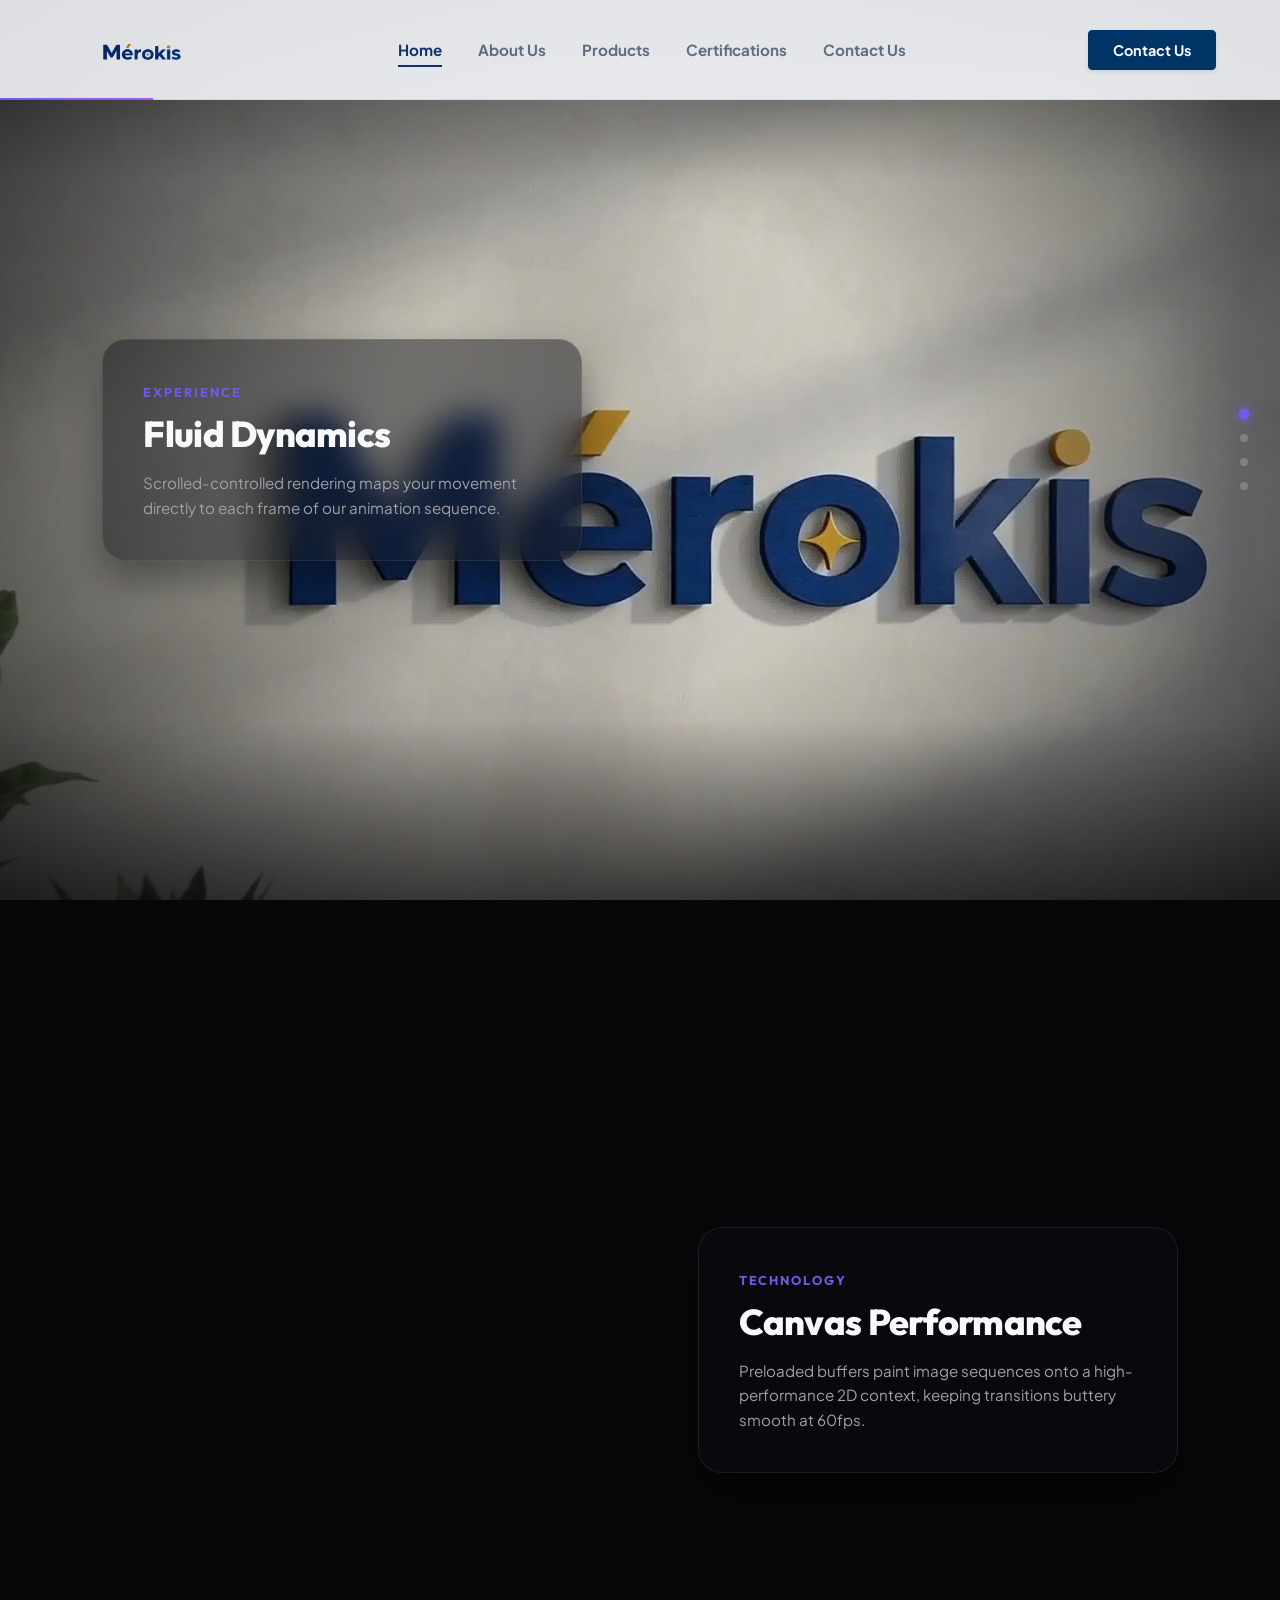
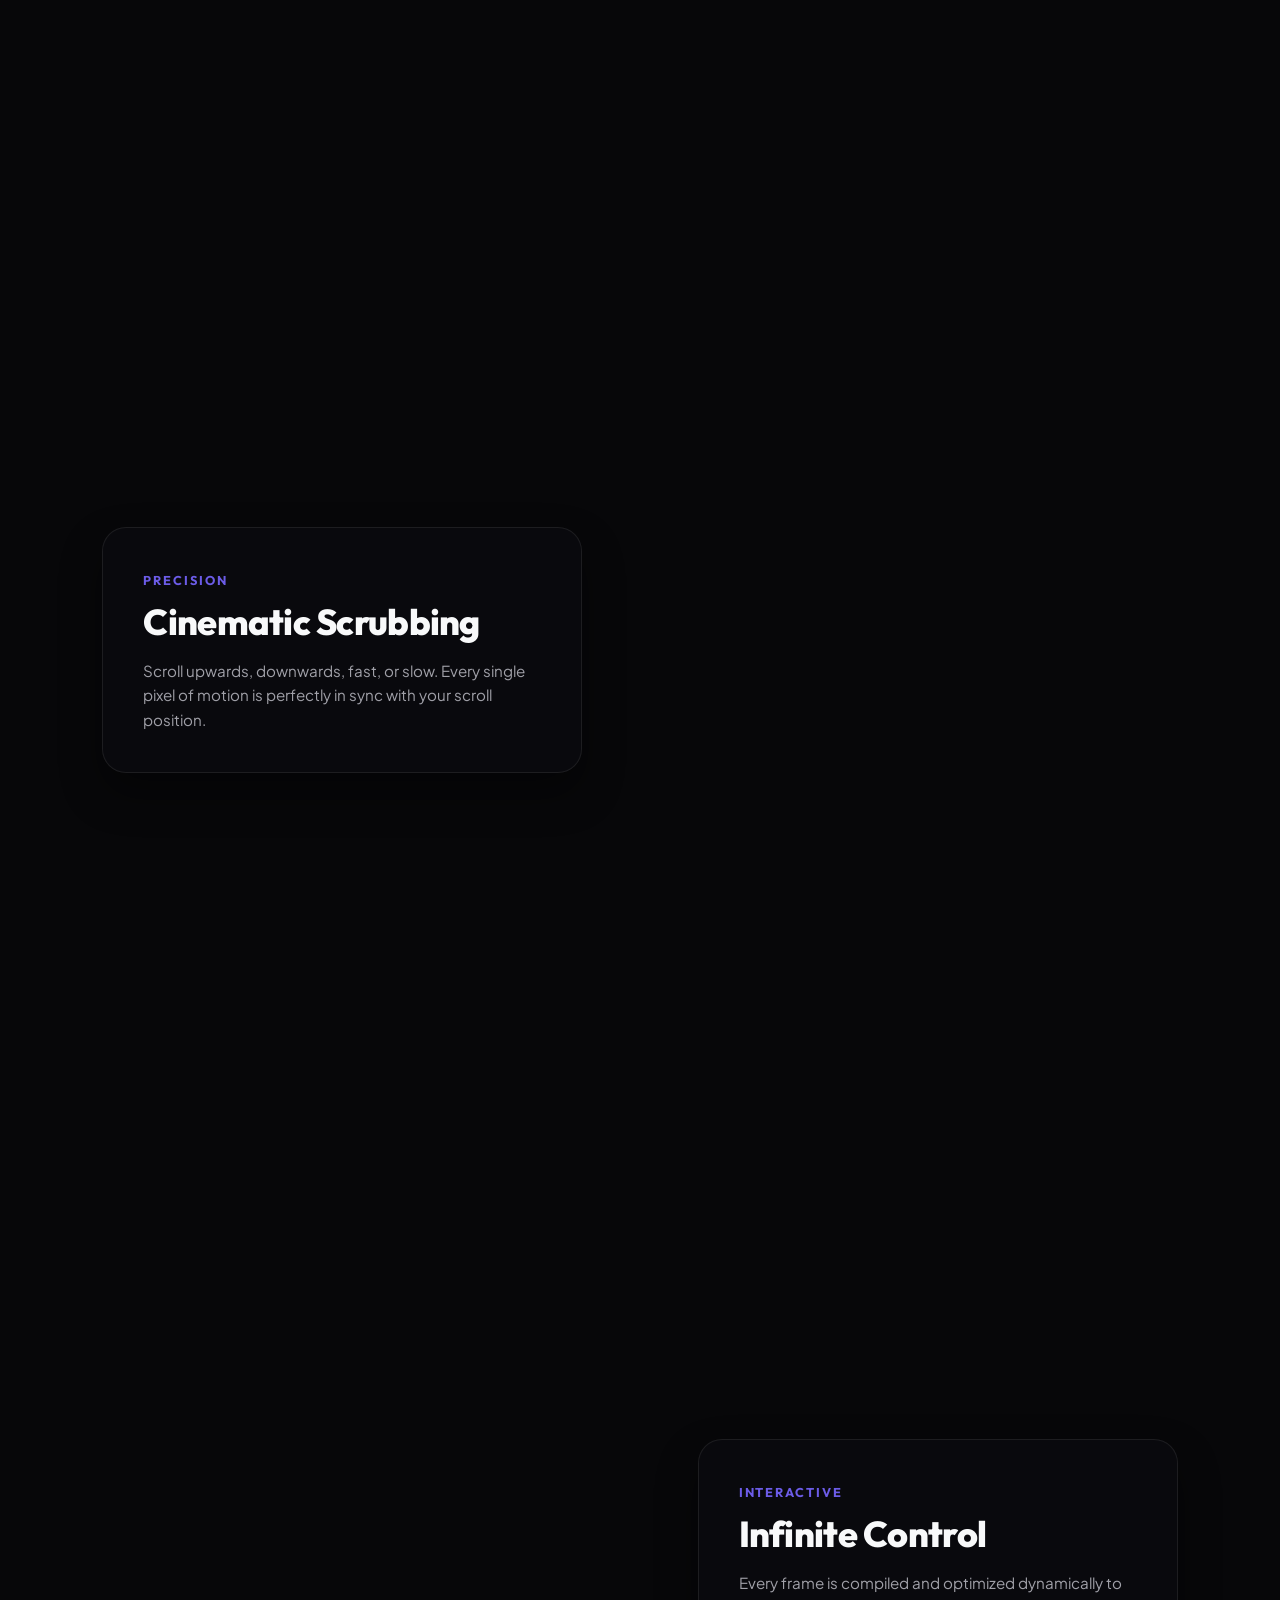
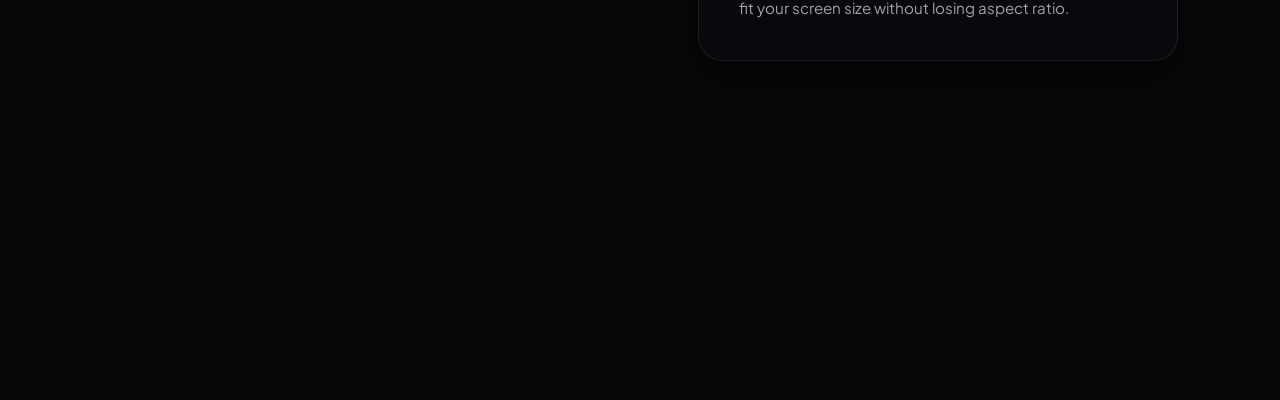
==== index.html @ 254e8e32 "Initial commit: MEROKIS website with homepage, About, Products, and Contact pages" ====
<!DOCTYPE html>
<html lang="en">
<head>
    <meta charset="UTF-8">
    <meta name="viewport" content="width=device-width, initial-scale=1.0">
    <title>Scroll Motion | Cinematic Frame Animation</title>
    <link rel="preconnect" href="https://fonts.googleapis.com">
    <link rel="preconnect" href="https://fonts.gstatic.com" crossorigin>
    <link href="https://fonts.googleapis.com/css2?family=Outfit:wght@300;400;600;800&family=Plus+Jakarta+Sans:wght@300;400;500;700&display=swap" rel="stylesheet">
    <link rel="stylesheet" href="style.css">
</head>
<body>
    <!-- Preloader Overlay -->
    <div id="loader" class="loader-container">
        <div class="loader-content">
            <div class="loader-logo">
                <span class="logo-accent">ANTIGRAVITY</span> MOTION
            </div>
            <div class="spinner-box">
                <div class="spinner-outer"></div>
                <div class="spinner-inner"></div>
                <div class="loader-percentage" id="loader-percentage">0%</div>
            </div>
            <div class="loader-status">Preloading 180 ultra-high quality frames...</div>
            <div class="progress-bar-container">
                <div class="progress-bar-fill" id="progress-bar-fill"></div>
            </div>
        </div>
    </div>

    <!-- Main App Container (only visible when loaded) -->
    <div id="app" class="app-hidden">
        <!-- Floating Header -->
        <header class="glass-header">
            <div class="header-container">
                <div class="logo">
                    <img src="logo.png" alt="Mérokis Logo" class="logo-img">
                </div>
                <nav class="nav-links">
                    <a href="#section-1" class="nav-item active">Home</a>
                    <a href="about.html" class="nav-item">About Us</a>
                    <a href="products.html" class="nav-item">Products</a>
                    <a href="#section-4" class="nav-item">Certifications</a>
                    <a href="contact.html" class="nav-item">Contact Us</a>
                </nav>
                <div class="header-cta">
                    <a href="#" class="cta-btn">Contact Us</a>
                </div>
            </div>
            <!-- Global Scroll Progress Indicator -->
            <div class="scroll-progress-line" id="scroll-progress-line"></div>
        </header>

        <!-- Sticky Canvas Container -->
        <div class="canvas-container">
            <canvas id="animation-canvas"></canvas>
            <div class="canvas-overlay"></div>
        </div>

        <!-- Scroll Indicator (Bottom Center) -->
        <div class="scroll-hint" id="scroll-hint">
            <span class="scroll-text">Scroll to animate</span>
            <div class="scroll-mouse">
                <div class="scroll-wheel"></div>
            </div>
        </div>

        <!-- Scroll Tracks (defines the scrolling depth) -->
        <main class="scroll-track">
            <!-- Section 1: Intro -->
            <section class="scroll-section" id="section-1">
                <div class="content-card">
                    <span class="card-tag">Experience</span>
                    <h2>Fluid Dynamics</h2>
                    <p>Scrolled-controlled rendering maps your movement directly to each frame of our animation sequence.</p>
                </div>
            </section>

            <!-- Section 2: Canvas Tech -->
            <section class="scroll-section" id="section-2">
                <div class="content-card glass-card">
                    <span class="card-tag">Technology</span>
                    <h2>Canvas Performance</h2>
                    <p>Preloaded buffers paint image sequences onto a high-performance 2D context, keeping transitions buttery smooth at 60fps.</p>
                </div>
            </section>

            <!-- Section 3: Visual Precision -->
            <section class="scroll-section" id="section-3">
                <div class="content-card glass-card">
                    <span class="card-tag">Precision</span>
                    <h2>Cinematic Scrubbing</h2>
                    <p>Scroll upwards, downwards, fast, or slow. Every single pixel of motion is perfectly in sync with your scroll position.</p>
                </div>
            </section>

            <!-- Section 4: Outro -->
            <section class="scroll-section" id="section-4">
                <div class="content-card">
                    <span class="card-tag">Interactive</span>
                    <h2>Infinite Control</h2>
                    <p>Every frame is compiled and optimized dynamically to fit your screen size without losing aspect ratio.</p>
                </div>
            </section>
        </main>

        <!-- Dynamic Page Indicator -->
        <div class="page-indicator">
            <div class="indicator-dot active" data-section="0"></div>
            <div class="indicator-dot" data-section="1"></div>
            <div class="indicator-dot" data-section="2"></div>
            <div class="indicator-dot" data-section="3"></div>
        </div>
    </div>

    <script src="app.js"></script>
</body>
</html>
---- style.css ----
/* ==========================================
   DESIGN SYSTEM & VARIABLES
   ========================================== */
:root {
    --bg-dark: #070709;
    --card-bg: rgba(15, 15, 20, 0.45);
    --card-border: rgba(255, 255, 255, 0.08);
    --accent: #6c5ce7;
    --accent-glow: rgba(108, 92, 231, 0.4);
    --text-primary: #f8f9fa;
    --text-secondary: #a0a0a8;
    --font-heading: 'Outfit', sans-serif;
    --font-body: 'Plus Jakarta Sans', sans-serif;
    --header-height: 100px;
    --transition-smooth: all 0.6s cubic-bezier(0.16, 1, 0.3, 1);
    --transition-fast: all 0.3s ease;
}

/* ==========================================
   RESET & BASE STYLES
   ========================================== */
* {
    margin: 0;
    padding: 0;
    box-sizing: border-box;
}

html {
    scroll-behavior: smooth;
    background-color: var(--bg-dark);
    font-family: var(--font-body);
    color: var(--text-primary);
    overflow-x: hidden;
}

/* Custom Scrollbar */
::-webkit-scrollbar {
    width: 8px;
}
::-webkit-scrollbar-track {
    background: var(--bg-dark);
}
::-webkit-scrollbar-thumb {
    background: rgba(255, 255, 255, 0.15);
    border-radius: 4px;
    transition: var(--transition-fast);
}
::-webkit-scrollbar-thumb:hover {
    background: var(--accent);
}

body {
    min-height: 100vh;
    display: flex;
    flex-direction: column;
}

/* ==========================================
   PRELOADER & LOADER ANIMATIONS
   ========================================== */
.loader-container {
    position: fixed;
    top: 0;
    left: 0;
    width: 100vw;
    height: 100vh;
    background-color: var(--bg-dark);
    display: flex;
    justify-content: center;
    align-items: center;
    z-index: 9999;
    transition: opacity 0.8s cubic-bezier(0.16, 1, 0.3, 1), visibility 0.8s;
}

.loader-container.fade-out {
    opacity: 0;
    visibility: hidden;
}

.loader-content {
    text-align: center;
    width: 90%;
    max-width: 450px;
    display: flex;
    flex-direction: column;
    align-items: center;
}

.loader-logo {
    font-family: var(--font-heading);
    font-size: 1.5rem;
    font-weight: 800;
    letter-spacing: 0.2em;
    color: var(--text-primary);
    margin-bottom: 2.5rem;
    animation: pulseLogo 2s infinite ease-in-out;
}

.logo-accent {
    background: linear-gradient(135deg, #a855f7 0%, #6366f1 100%);
    -webkit-background-clip: text;
    -webkit-text-fill-color: transparent;
    font-weight: 800;
}

.spinner-box {
    position: relative;
    width: 140px;
    height: 140px;
    display: flex;
    justify-content: center;
    align-items: center;
    margin-bottom: 2rem;
}

.spinner-outer {
    position: absolute;
    width: 100%;
    height: 100%;
    border: 3px solid transparent;
    border-top-color: var(--accent);
    border-bottom-color: var(--accent);
    border-radius: 50%;
    animation: spinClockwise 2.5s infinite linear;
}

.spinner-inner {
    position: absolute;
    width: 80%;
    height: 80%;
    border: 2px solid transparent;
    border-left-color: #a855f7;
    border-right-color: #a855f7;
    border-radius: 50%;
    animation: spinCounterClockwise 1.5s infinite linear;
}

.loader-percentage {
    font-family: var(--font-heading);
    font-size: 2rem;
    font-weight: 600;
    color: var(--text-primary);
    text-shadow: 0 0 10px var(--accent-glow);
}

.loader-status {
    font-size: 0.9rem;
    color: var(--text-secondary);
    margin-bottom: 1.5rem;
    letter-spacing: 0.05em;
}

.progress-bar-container {
    width: 100%;
    height: 4px;
    background-color: rgba(255, 255, 255, 0.05);
    border-radius: 2px;
    overflow: hidden;
}

.progress-bar-fill {
    width: 0%;
    height: 100%;
    background: linear-gradient(90deg, #a855f7, #6366f1);
    border-radius: 2px;
    transition: width 0.2s cubic-bezier(0.1, 0.8, 0.2, 1);
    box-shadow: 0 0 8px #6366f1;
}

@keyframes spinClockwise {
    0% { transform: rotate(0deg); }
    100% { transform: rotate(360deg); }
}

@keyframes spinCounterClockwise {
    0% { transform: rotate(0deg); }
    100% { transform: rotate(-360deg); }
}

@keyframes pulseLogo {
    0%, 100% { opacity: 0.8; }
    50% { opacity: 1; transform: scale(1.02); }
}

/* ==========================================
   APP CONTENT (HIDDEN DURING LOAD)
   ========================================== */
.app-hidden {
    opacity: 0;
    transition: opacity 1s ease-in;
}

.app-visible {
    opacity: 1;
}

/* ==========================================
   PREMIUM FLOATING GLASS HEADER (LIGHT THEMED)
   ========================================== */
.glass-header {
    position: fixed;
    top: 0;
    left: 0;
    width: 100vw;
    height: var(--header-height);
    background: rgba(248, 250, 253, 0.88);
    backdrop-filter: blur(14px);
    -webkit-backdrop-filter: blur(14px);
    border-bottom: 1px solid rgba(15, 53, 108, 0.08);
    z-index: 1000;
}

.header-container {
    max-width: 1400px;
    height: 100%;
    margin: 0 auto;
    padding: 0 4rem;
    display: flex;
    justify-content: space-between;
    align-items: center;
}

.logo {
    display: flex;
    align-items: center;
    height: 100%;
}

.logo-img {
    height: 86px; /* Increased by 20% to make the logo stand out even more */
    width: auto;
    object-fit: contain;
    transition: var(--transition-fast);
}

.logo-img:hover {
    transform: scale(1.02);
}

.nav-links {
    display: flex;
    gap: 2.25rem;
    align-items: center;
}

.nav-item {
    font-family: var(--font-body);
    font-size: 0.95rem;
    font-weight: 700;
    color: #5e6d82;
    text-decoration: none;
    position: relative;
    padding: 8px 0;
    transition: var(--transition-fast);
}

.nav-item:hover,
.nav-item.active {
    color: #0f356c;
}

/* Precise underline animation matching user screenshot */
.nav-item::after {
    content: '';
    position: absolute;
    bottom: 0;
    left: 0;
    width: 100%;
    height: 2px;
    background-color: #0f356c;
    transform: scaleX(0);
    transform-origin: left;
    transition: transform 0.3s cubic-bezier(0.16, 1, 0.3, 1);
}

.nav-item.active::after,
.nav-item:hover::after {
    transform: scaleX(1);
}

/* Header CTA Button styling */
.header-cta {
    display: flex;
    align-items: center;
}

.cta-btn {
    font-family: var(--font-body);
    font-size: 0.9rem;
    font-weight: 700;
    color: #ffffff;
    background-color: #003366;
    padding: 10px 24px;
    border-radius: 4px;
    text-decoration: none;
    transition: var(--transition-fast);
    border: 1px solid #003366;
    box-shadow: 0 2px 4px rgba(0, 51, 102, 0.1);
}

.cta-btn:hover {
    background-color: #0f356c;
    border-color: #0f356c;
    box-shadow: 0 4px 8px rgba(15, 53, 108, 0.2);
    transform: translateY(-1px);
}


.scroll-progress-line {
    position: absolute;
    bottom: -1px;
    left: 0;
    height: 2px;
    width: 0%;
    background: linear-gradient(90deg, #6c5ce7, #a855f7);
    transition: width 0.1s ease-out;
}

/* ==========================================
   CANVAS BACKDROP (STICKY/FIXED)
   ========================================== */
.canvas-container {
    position: fixed;
    top: 0;
    left: 0;
    width: 100vw;
    height: 100vh;
    z-index: 1;
    overflow: hidden;
    background-color: var(--bg-dark);
}

#animation-canvas {
    display: block;
    width: 100%;
    height: 100%;
    object-fit: cover; /* Backed by dynamic canvas rendering */
}

.canvas-overlay {
    position: absolute;
    top: 0;
    left: 0;
    width: 100%;
    height: 100%;
    background: radial-gradient(circle at center, transparent 30%, rgba(7, 7, 9, 0.7) 100%),
                linear-gradient(to bottom, rgba(7, 7, 9, 0.4) 0%, transparent 20%, transparent 80%, rgba(7, 7, 9, 0.6) 100%);
    pointer-events: none;
}

/* ==========================================
   SCROLL TRACK (CONTENT OVERLAYS)
   ========================================== */
.scroll-track {
    position: relative;
    z-index: 10;
    width: 100%;
}

.scroll-section {
    position: relative;
    width: 100vw;
    height: 100vh;
    display: flex;
    align-items: center;
    padding: 0 8%;
    scroll-snap-align: start;
}

/* Offset sections to place text cards differently */
#section-1 { justify-content: flex-start; }
#section-2 { justify-content: flex-end; }
#section-3 { justify-content: flex-start; }
#section-4 { justify-content: flex-end; }

/* Content Cards Style */
.content-card {
    max-width: 480px;
    padding: 2.5rem;
    border-radius: 24px;
    background: var(--card-bg);
    border: 1px solid var(--card-border);
    backdrop-filter: blur(16px);
    -webkit-backdrop-filter: blur(16px);
    box-shadow: 0 20px 40px rgba(0, 0, 0, 0.4);
    opacity: 0;
    transform: translateY(40px);
    transition: opacity 0.8s cubic-bezier(0.16, 1, 0.3, 1), 
                transform 0.8s cubic-bezier(0.16, 1, 0.3, 1);
}

/* Custom class added via JS when card is active */
.content-card.in-view {
    opacity: 1;
    transform: translateY(0);
}

.card-tag {
    font-family: var(--font-heading);
    font-size: 0.8rem;
    font-weight: 700;
    text-transform: uppercase;
    letter-spacing: 0.15em;
    color: var(--accent);
    display: inline-block;
    margin-bottom: 0.75rem;
}

.content-card h2 {
    font-family: var(--font-heading);
    font-size: 2.25rem;
    font-weight: 800;
    line-height: 1.2;
    margin-bottom: 1rem;
    letter-spacing: -0.02em;
}

.content-card p {
    font-size: 0.95rem;
    line-height: 1.6;
    color: var(--text-secondary);
}

/* ==========================================
   SCROLL HINT & DOTS
   ========================================== */
.scroll-hint {
    position: fixed;
    bottom: 2.5rem;
    left: 50%;
    transform: translateX(-50%);
    z-index: 20;
    display: flex;
    flex-direction: column;
    align-items: center;
    gap: 8px;
    pointer-events: none;
    transition: opacity 0.5s ease;
}

.scroll-hint.fade-out {
    opacity: 0;
}

.scroll-text {
    font-size: 0.75rem;
    text-transform: uppercase;
    letter-spacing: 0.2em;
    color: var(--text-secondary);
    font-weight: 500;
}

.scroll-mouse {
    width: 24px;
    height: 38px;
    border: 2px solid var(--text-secondary);
    border-radius: 12px;
    position: relative;
    opacity: 0.8;
}

.scroll-wheel {
    width: 4px;
    height: 8px;
    background-color: var(--accent);
    border-radius: 2px;
    position: absolute;
    top: 6px;
    left: 50%;
    transform: translateX(-50%);
    animation: scrollMouseWheel 1.6s infinite ease-in-out;
}

@keyframes scrollMouseWheel {
    0% { transform: translate(-50%, 0); opacity: 0; }
    30% { opacity: 1; }
    80% { transform: translate(-50%, 12px); opacity: 0; }
    100% { opacity: 0; }
}

/* Page Indicator Dots */
.page-indicator {
    position: fixed;
    right: 2rem;
    top: 50%;
    transform: translateY(-50%);
    z-index: 20;
    display: flex;
    flex-direction: column;
    gap: 16px;
}

.indicator-dot {
    width: 8px;
    height: 8px;
    border-radius: 50%;
    background-color: rgba(255, 255, 255, 0.2);
    cursor: pointer;
    transition: var(--transition-fast);
}

.indicator-dot:hover {
    background-color: rgba(255, 255, 255, 0.6);
}

.indicator-dot.active {
    background-color: var(--accent);
    box-shadow: 0 0 8px var(--accent);
    transform: scale(1.4);
}

/* ==========================================
   RESPONSIVE DESIGN
   ========================================== */
@media (max-width: 768px) {
    .header-container {
        padding: 0 1rem;
    }
    
    .scroll-section {
        justify-content: center !important;
        padding: 0 1rem;
    }
    
    .content-card {
        padding: 1.75rem;
        width: 100%;
        max-width: 90vw;
    }
    
    .content-card h2 {
        font-size: 1.75rem;
    }
    
    .page-indicator {
        right: 1rem;
    }
}
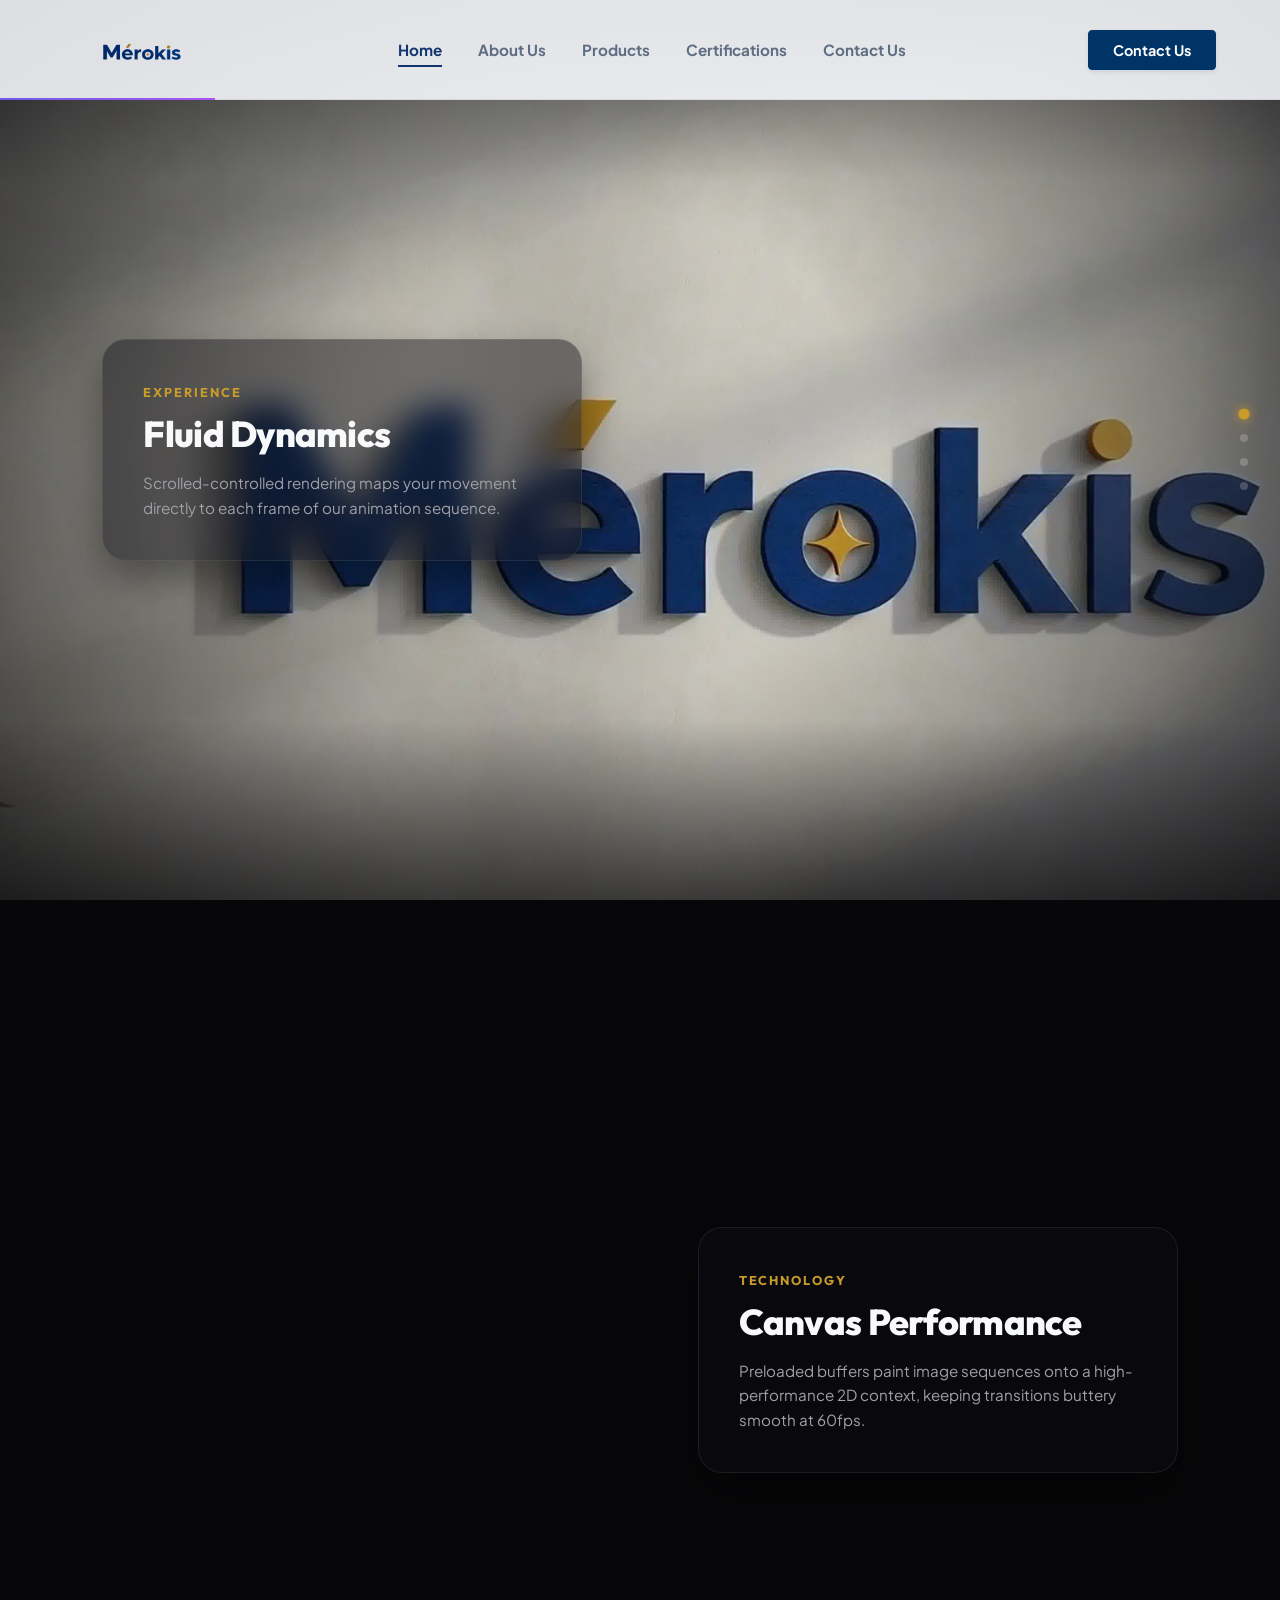
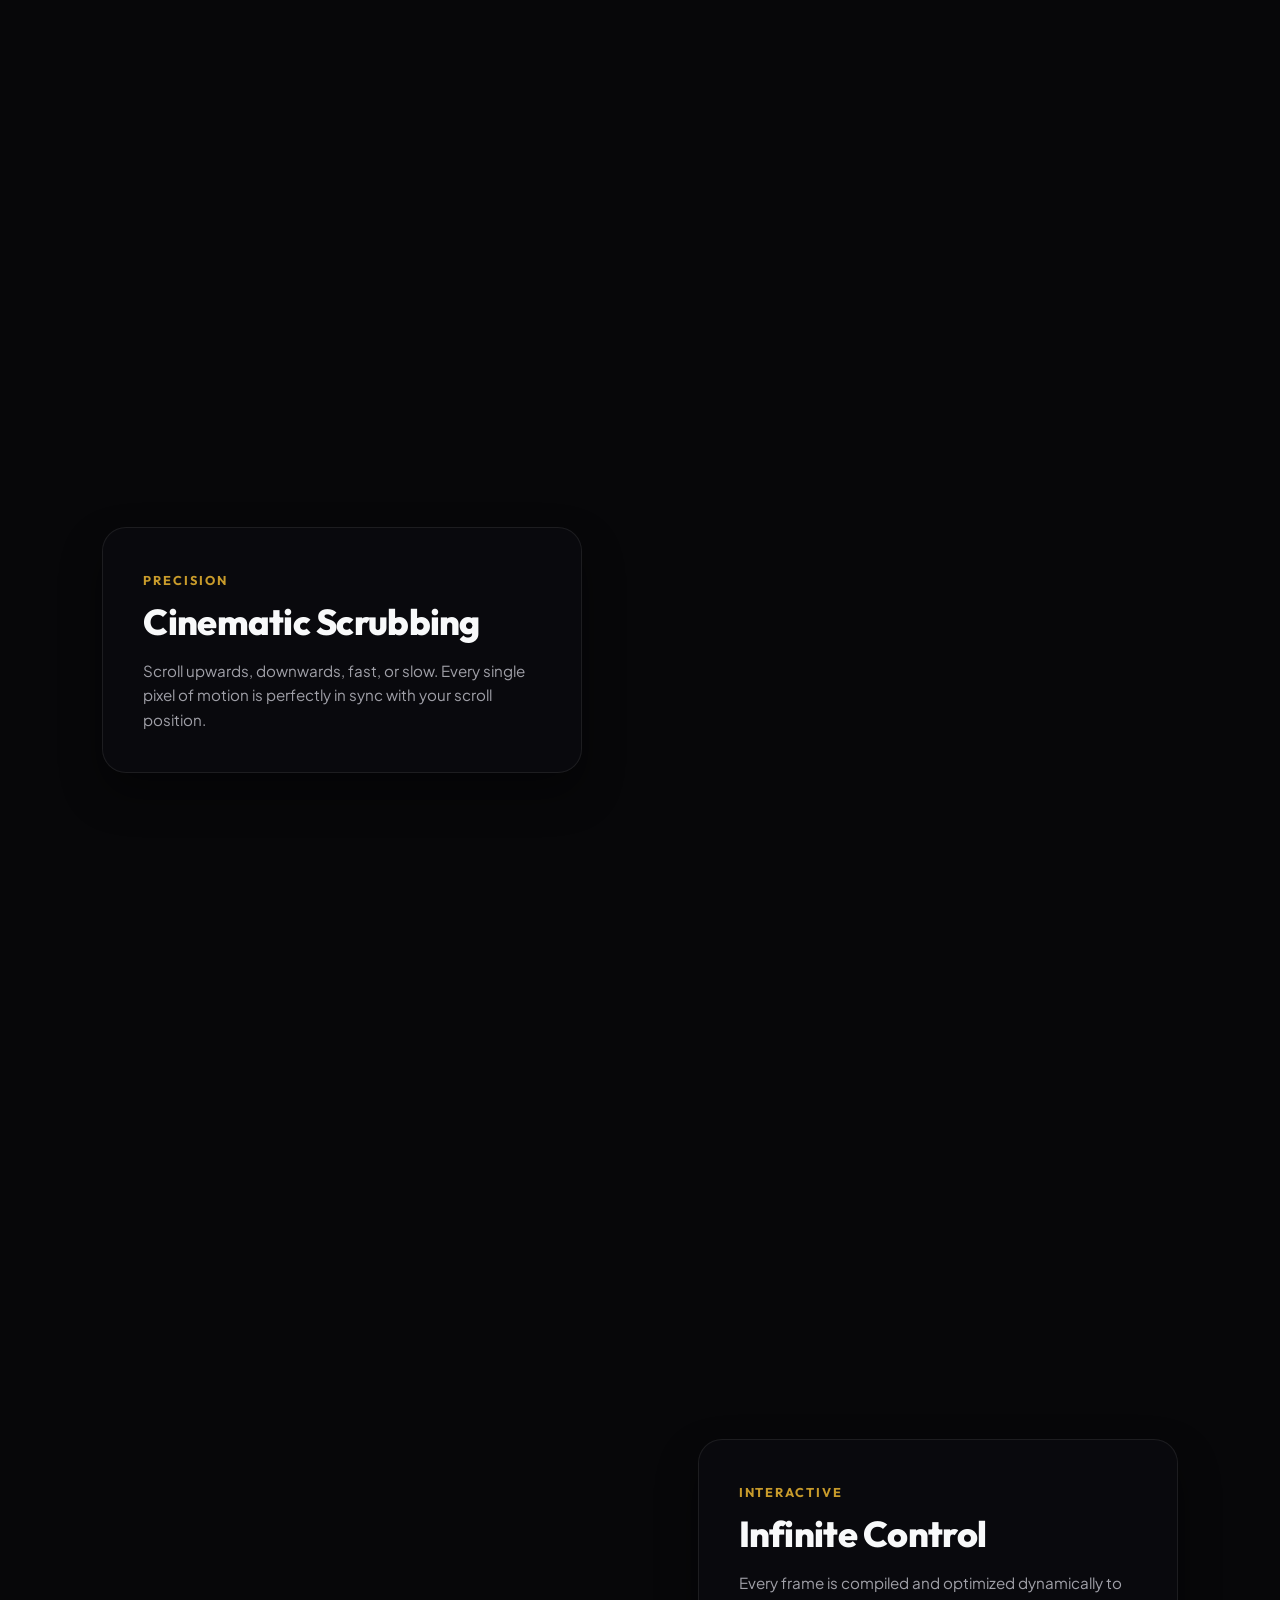
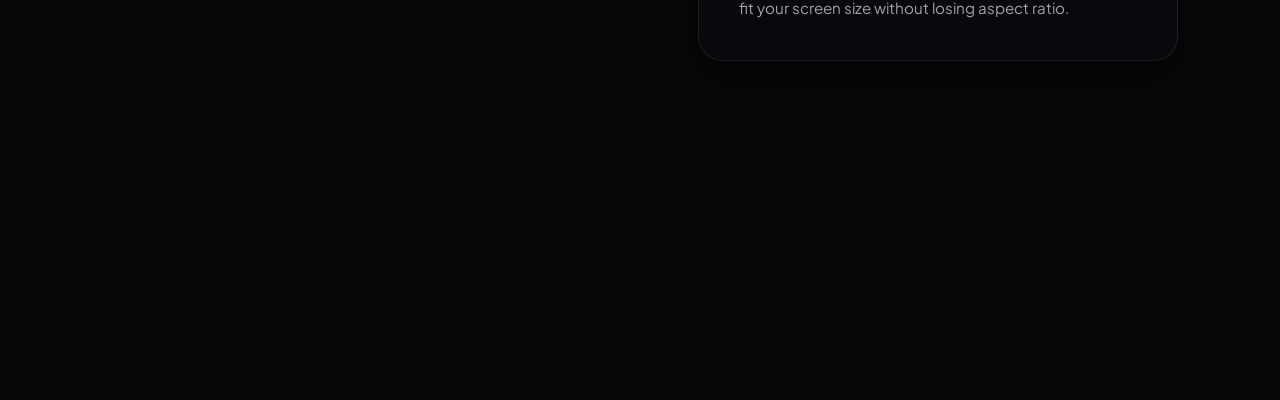
==== commit f5892daf: "Apply consistent Mérokis brand spelling, color systems, and logo responsive display rules" ====
--- a/index.html
+++ b/index.html
@@ -3,7 +3,7 @@
 <head>
     <meta charset="UTF-8">
     <meta name="viewport" content="width=device-width, initial-scale=1.0">
-    <title>Scroll Motion | Cinematic Frame Animation</title>
+    <title>Mérokis | Scroll Motion Cinematic Frame Animation</title>
     <link rel="preconnect" href="https://fonts.googleapis.com">
     <link rel="preconnect" href="https://fonts.gstatic.com" crossorigin>
     <link href="https://fonts.googleapis.com/css2?family=Outfit:wght@300;400;600;800&family=Plus+Jakarta+Sans:wght@300;400;500;700&display=swap" rel="stylesheet">
@@ -14,7 +14,7 @@
     <div id="loader" class="loader-container">
         <div class="loader-content">
             <div class="loader-logo">
-                <span class="logo-accent">ANTIGRAVITY</span> MOTION
+                <span class="logo-accent">Mérokis</span>
             </div>
             <div class="spinner-box">
                 <div class="spinner-outer"></div>
--- a/style.css
+++ b/style.css
@@ -5,8 +5,8 @@
     --bg-dark: #070709;
     --card-bg: rgba(15, 15, 20, 0.45);
     --card-border: rgba(255, 255, 255, 0.08);
-    --accent: #6c5ce7;
-    --accent-glow: rgba(108, 92, 231, 0.4);
+    --accent: #C89B2B;
+    --accent-glow: rgba(200, 155, 43, 0.4);
     --text-primary: #f8f9fa;
     --text-secondary: #a0a0a8;
     --font-heading: 'Outfit', sans-serif;
@@ -97,7 +97,7 @@
 }
 
 .logo-accent {
-    background: linear-gradient(135deg, #a855f7 0%, #6366f1 100%);
+    background: linear-gradient(135deg, #003A99 0%, #C89B2B 100%);
     -webkit-background-clip: text;
     -webkit-text-fill-color: transparent;
     font-weight: 800;
@@ -512,7 +512,16 @@
 /* ==========================================
    RESPONSIVE DESIGN
    ========================================== */
+@media (max-width: 1024px) {
+    .logo-img {
+        height: 52px;
+    }
+}
+
 @media (max-width: 768px) {
+    .logo-img {
+        height: 44px;
+    }
     .header-container {
         padding: 0 1rem;
     }
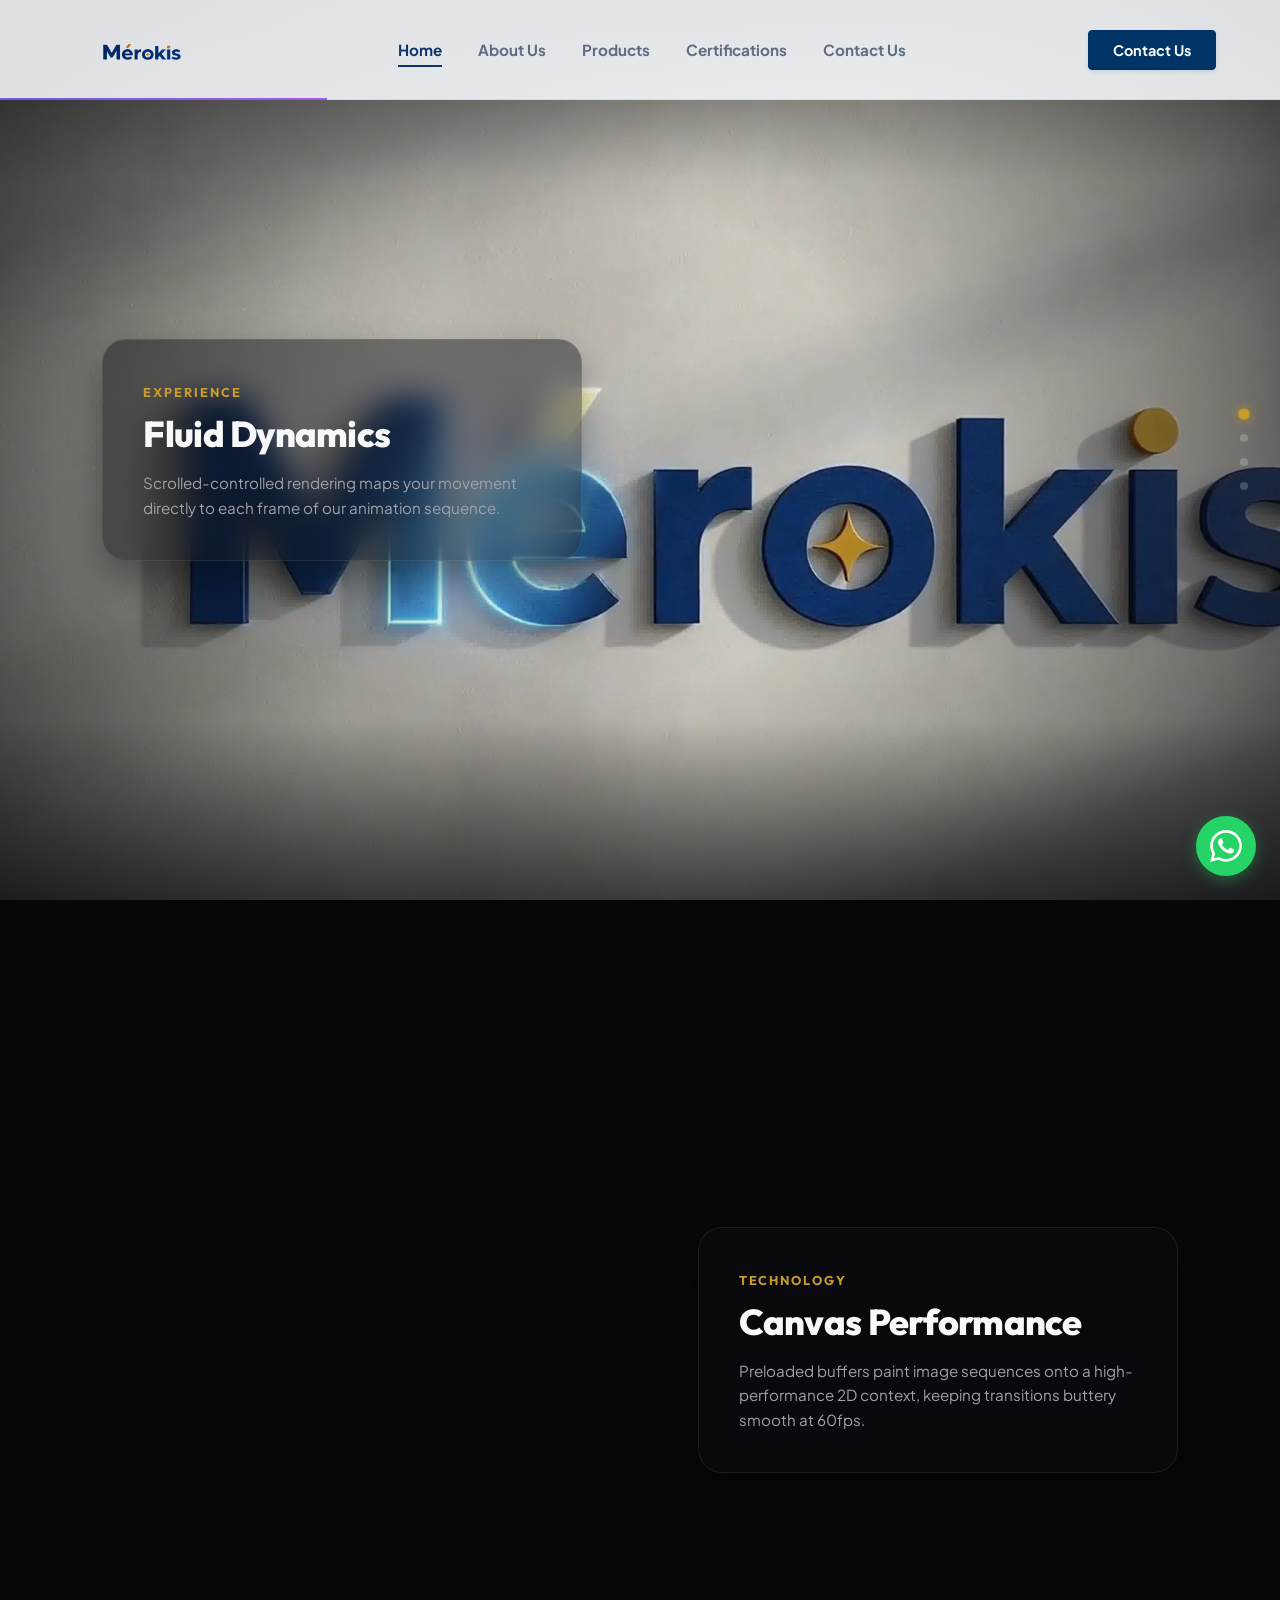
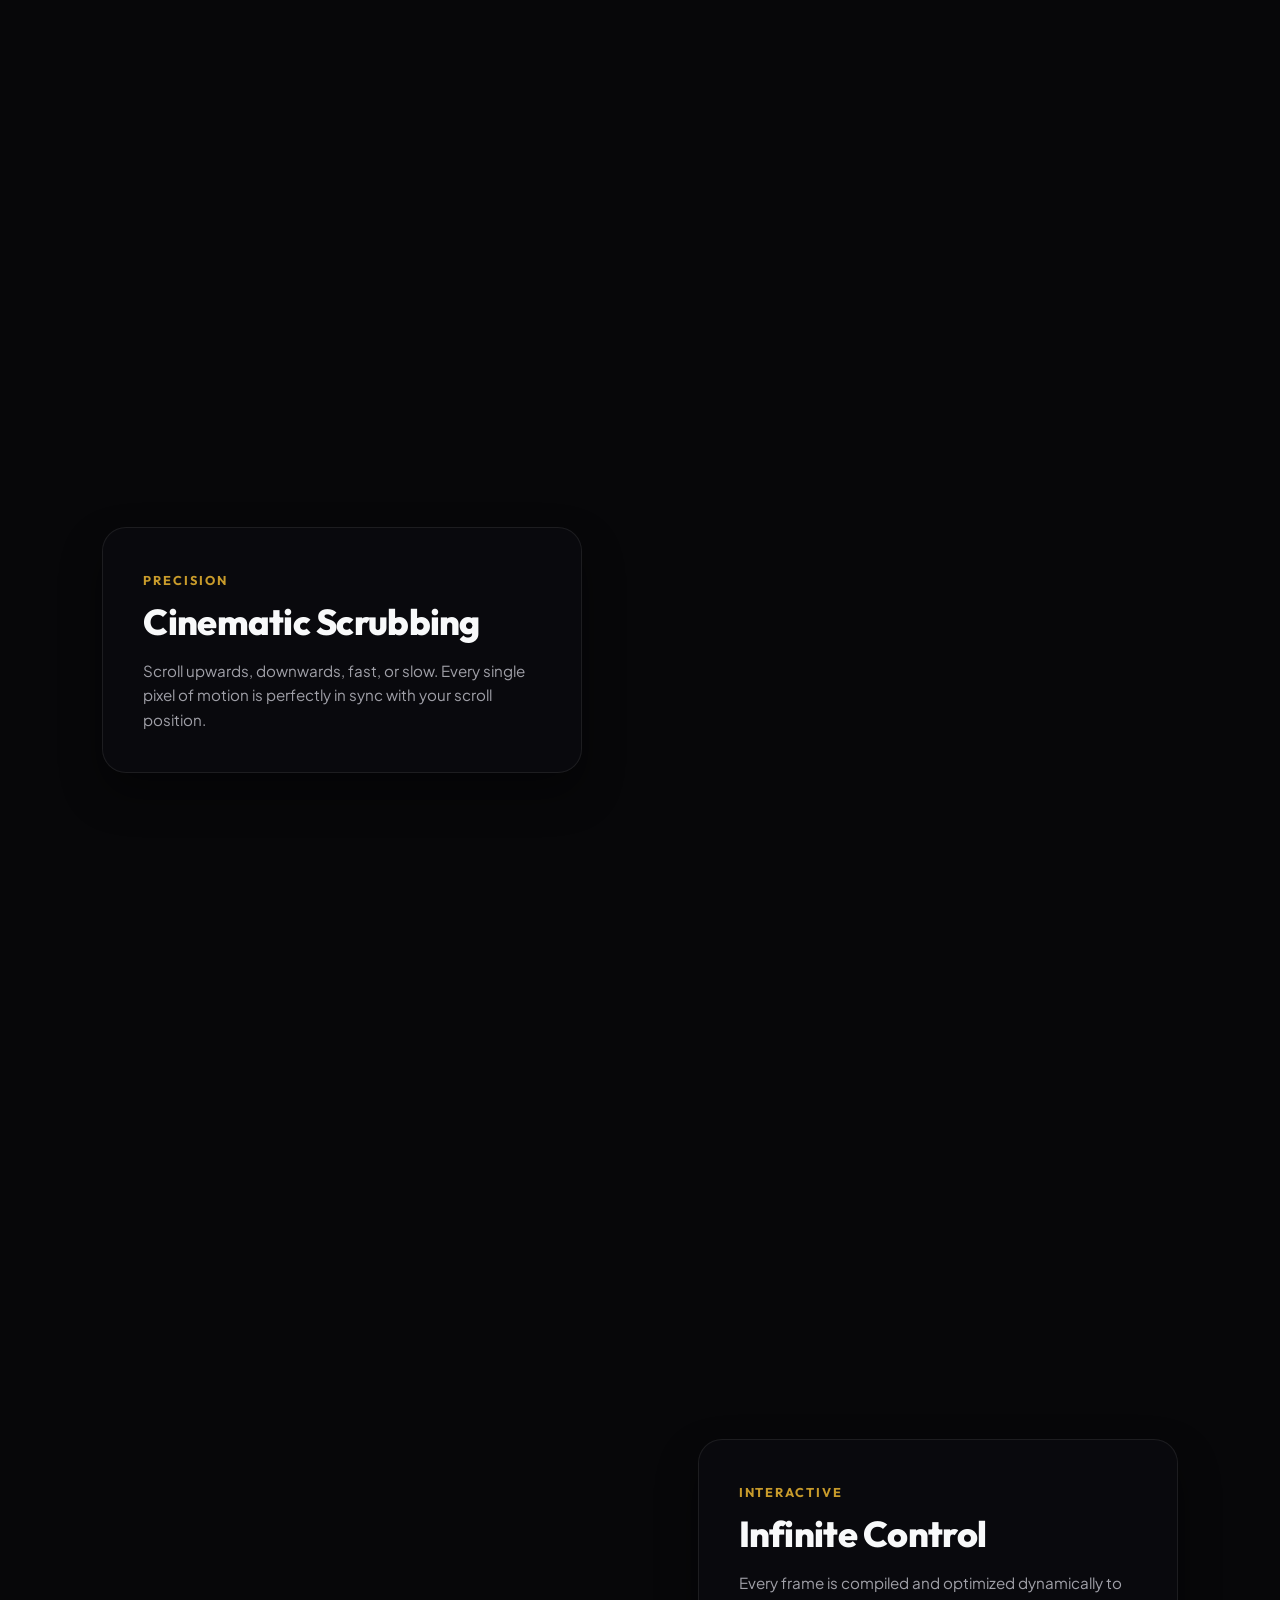
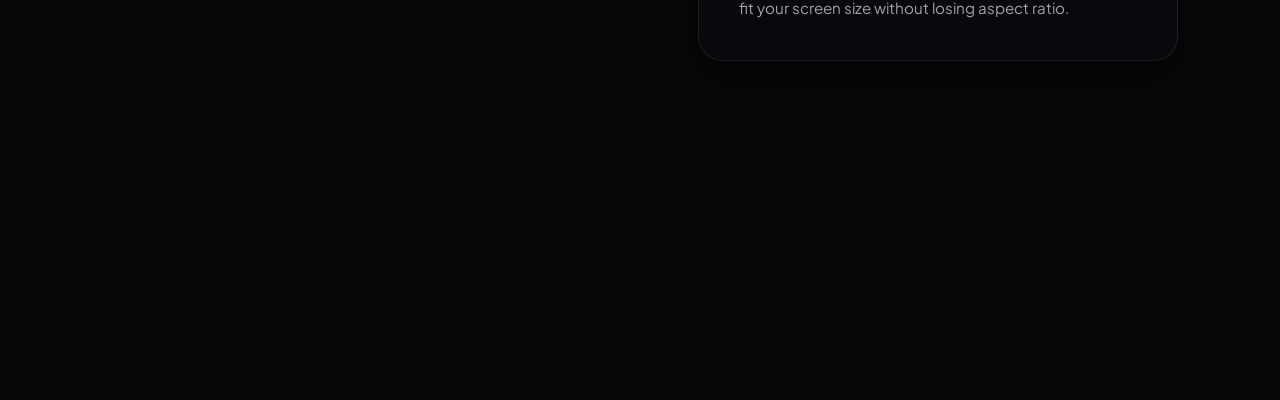
==== commit 65d97181: "Integrate WhatsApp Business +91 9820051797 across the entire website with dynamic pre-filled B2B inq" ====
--- a/index.html
+++ b/index.html
@@ -8,6 +8,8 @@
     <link rel="preconnect" href="https://fonts.gstatic.com" crossorigin>
     <link href="https://fonts.googleapis.com/css2?family=Outfit:wght@300;400;600;800&family=Plus+Jakarta+Sans:wght@300;400;500;700&display=swap" rel="stylesheet">
     <link rel="stylesheet" href="style.css">
+    <link rel="stylesheet" href="/whatsapp.css">
+    <script src="/whatsapp.js" defer></script>
 </head>
 <body>
     <!-- Preloader Overlay -->
--- a/whatsapp.css
+++ b/whatsapp.css
@@ -0,0 +1,102 @@
+/* ==========================================
+   MÉROKIS WHATSAPP FLOATING BUTTON STYLES
+   ========================================== */
+
+.whatsapp-float {
+    position: fixed;
+    width: 60px;
+    height: 60px;
+    bottom: 24px;
+    right: 24px;
+    background-color: #25d366;
+    border-radius: 50%;
+    box-shadow: 0 4px 15px rgba(37, 211, 102, 0.35);
+    z-index: 9999; /* Ensure it stays above everything else */
+    display: flex;
+    align-items: center;
+    justify-content: center;
+    transition: all 0.3s cubic-bezier(0.16, 1, 0.3, 1);
+    animation: wa-pulse-glow 2s infinite;
+    cursor: pointer;
+}
+
+.whatsapp-float:hover {
+    background-color: #128c7e;
+    transform: scale(1.1) translateY(-2px);
+    box-shadow: 0 10px 25px rgba(18, 140, 126, 0.45);
+}
+
+.wa-icon {
+    width: 32px;
+    height: 32px;
+    fill: #ffffff;
+}
+
+/* Tooltip element */
+.wa-tooltip {
+    visibility: hidden;
+    width: 110px;
+    background-color: #0b132b;
+    color: #ffffff;
+    text-align: center;
+    border-radius: 8px;
+    padding: 6px 12px;
+    position: absolute;
+    z-index: 10000;
+    right: 75px;
+    font-family: 'Outfit', sans-serif;
+    font-weight: 600;
+    font-size: 0.85rem;
+    opacity: 0;
+    transition: opacity 0.3s ease, transform 0.3s ease;
+    transform: translateX(12px);
+    box-shadow: 0 4px 15px rgba(0, 0, 0, 0.15);
+    pointer-events: none; /* Ignore pointer interactions */
+}
+
+.wa-tooltip::after {
+    content: "";
+    position: absolute;
+    top: 50%;
+    left: 100%;
+    margin-top: -5px;
+    border-width: 5px;
+    border-style: solid;
+    border-color: transparent transparent transparent #0b132b;
+}
+
+.whatsapp-float:hover .wa-tooltip {
+    visibility: visible;
+    opacity: 1;
+    transform: translateX(0);
+}
+
+/* Pulse Glow Keyframes */
+@keyframes wa-pulse-glow {
+    0% {
+        box-shadow: 0 0 0 0 rgba(37, 211, 102, 0.6);
+    }
+    70% {
+        box-shadow: 0 0 0 16px rgba(37, 211, 102, 0);
+    }
+    100% {
+        box-shadow: 0 0 0 0 rgba(37, 211, 102, 0);
+    }
+}
+
+/* Responsive adjustments */
+@media (max-width: 1024px) {
+    .whatsapp-float {
+        bottom: 88px; /* Positioned above the mobile sticky actions bar */
+        width: 52px;
+        height: 52px;
+        right: 20px;
+    }
+    .wa-icon {
+        width: 28px;
+        height: 28px;
+    }
+    .wa-tooltip {
+        display: none; /* tooltips are hidden on mobile touch devices */
+    }
+}
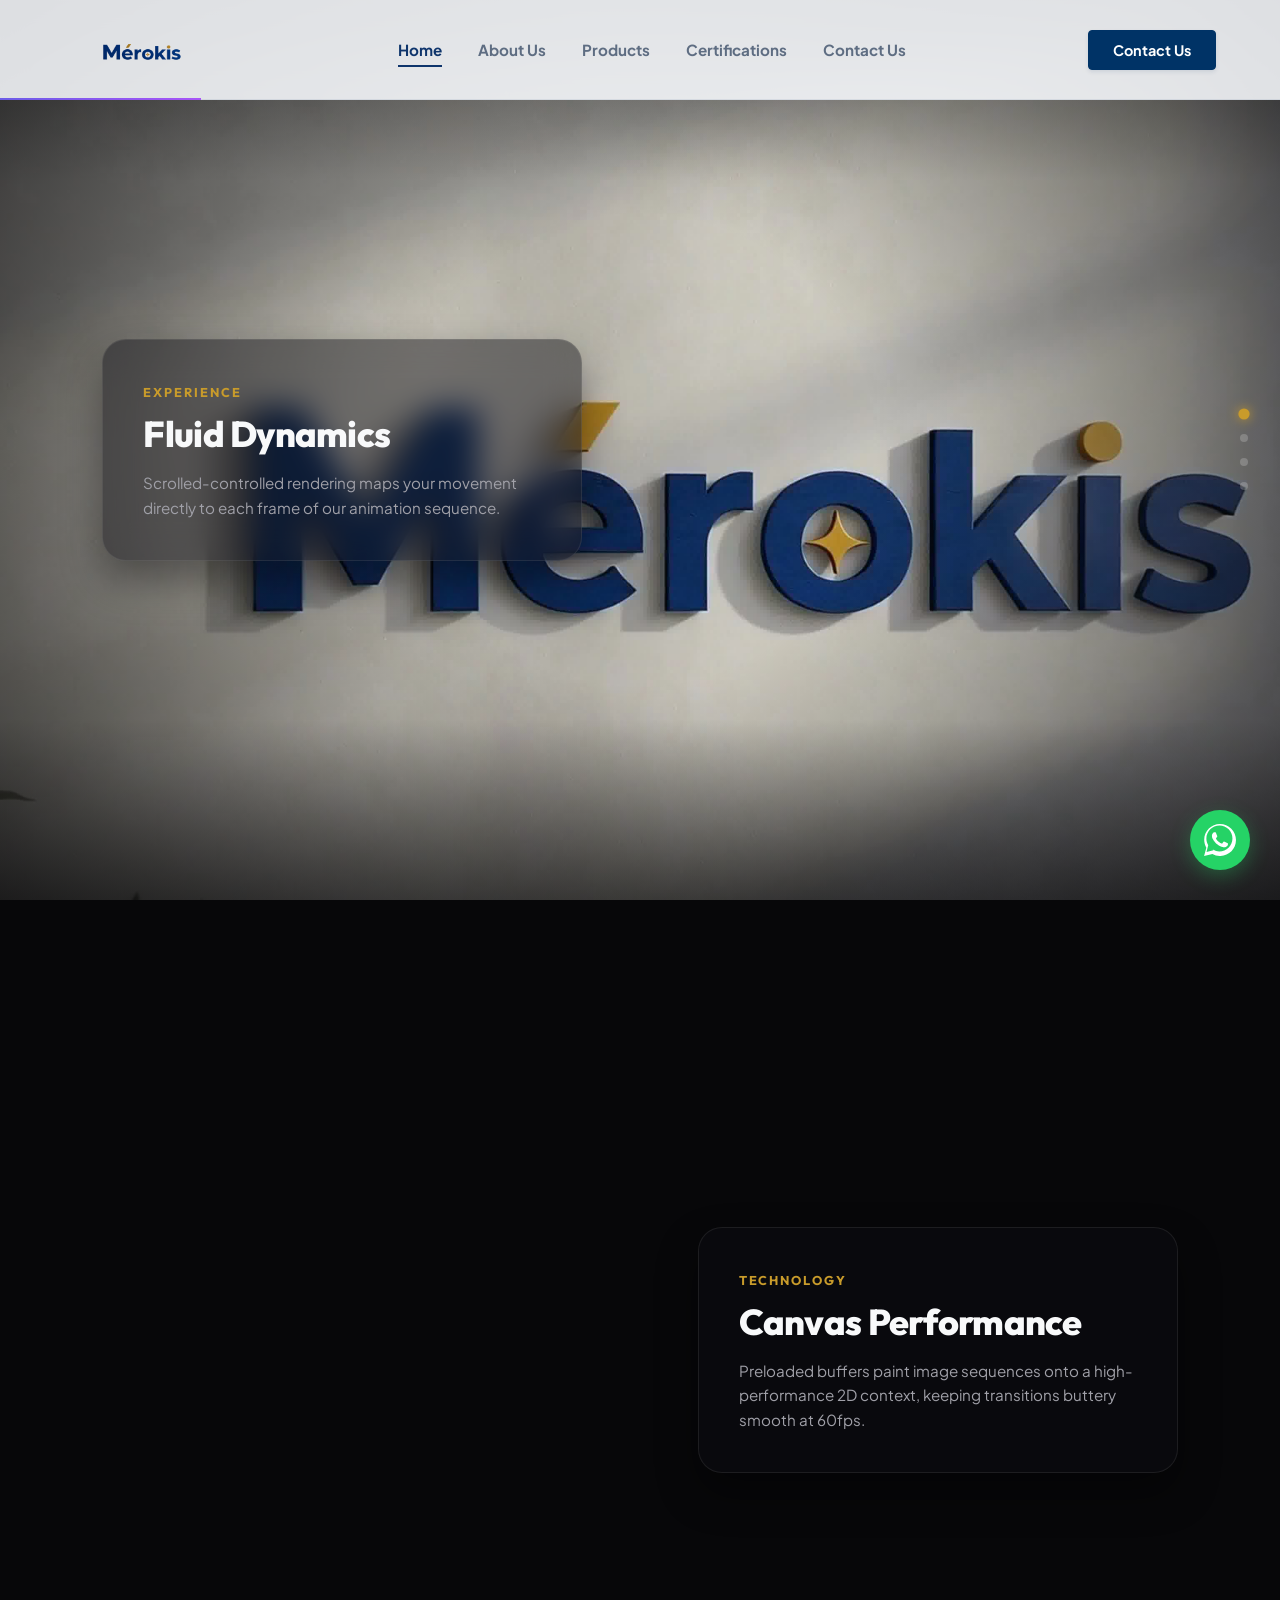
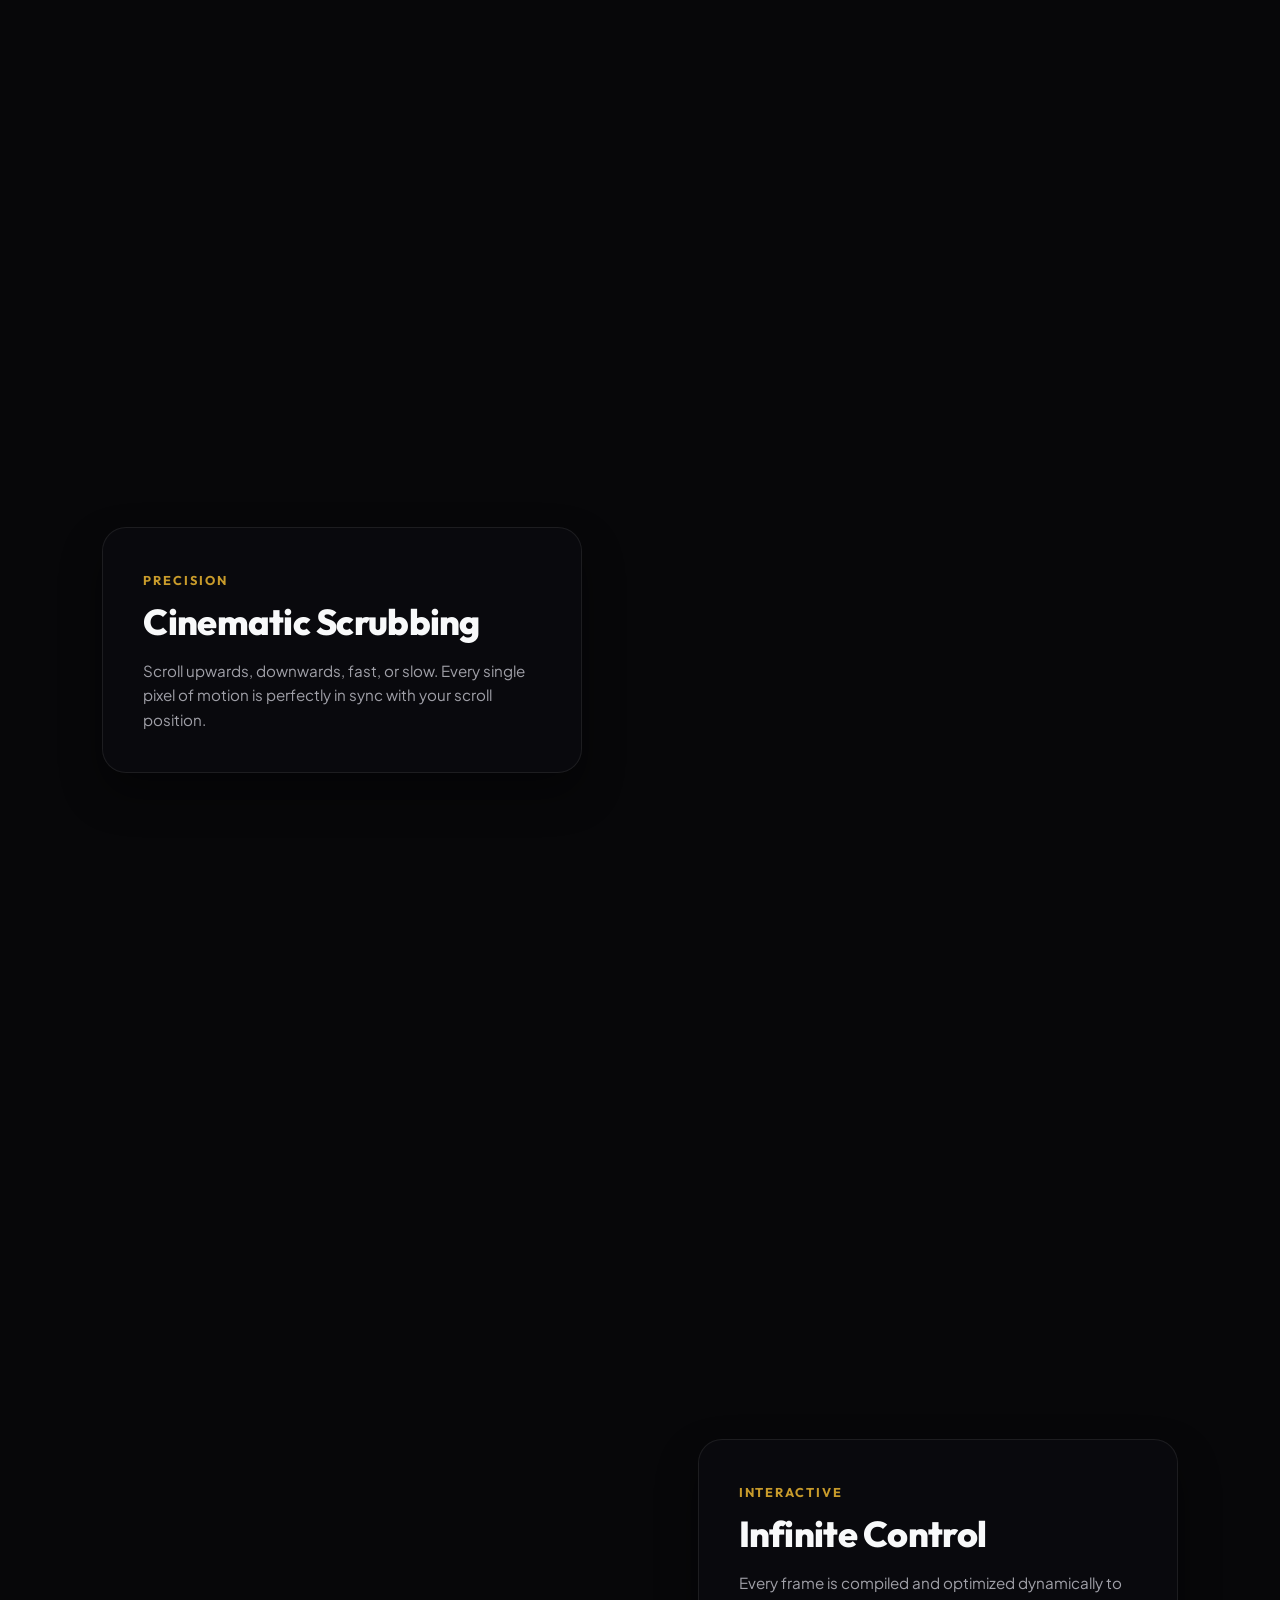
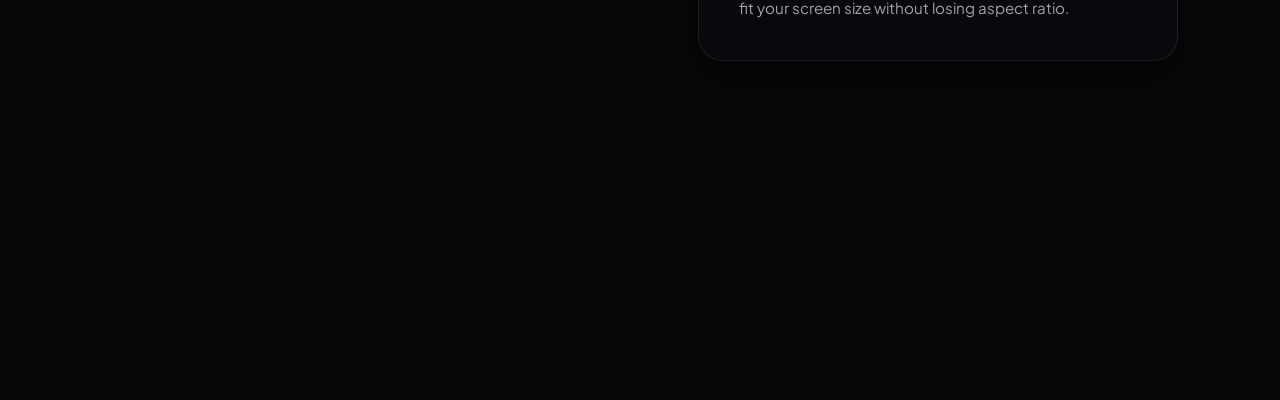
==== commit 2c326916: "Integrate WhatsApp Business +91 9892133098 across website, category pages, product cards, and contac" ====
--- a/index.html
+++ b/index.html
@@ -8,8 +8,7 @@
     <link rel="preconnect" href="https://fonts.gstatic.com" crossorigin>
     <link href="https://fonts.googleapis.com/css2?family=Outfit:wght@300;400;600;800&family=Plus+Jakarta+Sans:wght@300;400;500;700&display=swap" rel="stylesheet">
     <link rel="stylesheet" href="style.css">
-    <link rel="stylesheet" href="/whatsapp.css">
-    <script src="/whatsapp.js" defer></script>
+    <link rel="stylesheet" href="whatsapp.css">
 </head>
 <body>
     <!-- Preloader Overlay -->
@@ -116,5 +115,13 @@
     </div>
 
     <script src="app.js"></script>
+
+    <!-- Floating WhatsApp Button -->
+    <a href="https://wa.me/919892133098" class="whatsapp-float" target="_blank" rel="noopener noreferrer" aria-label="Chat with us on WhatsApp">
+        <span class="whatsapp-tooltip">Chat With Us</span>
+        <svg class="whatsapp-icon" viewBox="0 0 24 24">
+            <path d="M.057 24l1.687-6.163c-1.041-1.804-1.588-3.849-1.587-5.946C.06 5.348 5.397.01 12.008.01c3.202.001 6.212 1.246 8.477 3.514 2.266 2.268 3.507 5.28 3.505 8.484-.004 6.657-5.34 11.997-11.953 11.997-2.005-.001-3.973-.502-5.724-1.455L0 24zm6.59-4.846c1.6.95 3.188 1.449 4.825 1.451 5.436 0 9.86-4.37 9.863-9.73.001-2.597-1.006-5.04-2.834-6.87-1.827-1.828-4.26-2.833-6.853-2.834-5.437 0-9.861 4.372-9.864 9.73-.001 1.773.477 3.5 1.382 5.022L1.892 21.05l5.245-1.378-.49-.292zM17.391 14.2c-.297-.15-1.758-.867-2.03-.967-.273-.099-.471-.15-.669.15-.198.298-.768.967-.941 1.165-.173.199-.347.223-.644.074-.297-.15-1.255-.463-2.39-1.475-.883-.788-1.48-1.761-1.653-2.059-.173-.297-.018-.458.13-.606.134-.133.298-.347.446-.52.149-.174.198-.298.298-.497.099-.198.05-.371-.025-.52-.075-.149-.669-1.612-.916-2.207-.242-.579-.487-.5-.669-.51-.173-.008-.371-.01-.569-.01-.198 0-.52.074-.792.372-.272.297-1.04 1.016-1.04 2.479 0 1.462 1.065 2.875 1.213 3.074.149.198 2.096 3.2 5.077 4.487.709.306 1.262.489 1.694.625.712.227 1.36.195 1.871.118.571-.085 1.758-.719 2.006-1.413.248-.694.248-1.289.173-1.413-.074-.124-.272-.198-.57-.347z"/>
+        </svg>
+    </a>
 </body>
 </html>
--- a/whatsapp.css
+++ b/whatsapp.css
@@ -1,102 +1,138 @@
 /* ==========================================
-   MÉROKIS WHATSAPP FLOATING BUTTON STYLES
+   MÉROKIS WHATSAPP BUSINESS STYLES
    ========================================== */
 
+/* 1. Floating WhatsApp Button */
 .whatsapp-float {
     position: fixed;
-    width: 60px;
-    height: 60px;
-    bottom: 24px;
-    right: 24px;
-    background-color: #25d366;
-    border-radius: 50%;
-    box-shadow: 0 4px 15px rgba(37, 211, 102, 0.35);
-    z-index: 9999; /* Ensure it stays above everything else */
+    bottom: 30px;
+    right: 30px;
+    z-index: 1000;
     display: flex;
     align-items: center;
     justify-content: center;
+    width: 60px;
+    height: 60px;
+    background-color: #25D366;
+    border-radius: 50%;
+    box-shadow: 0 6px 20px rgba(37, 211, 102, 0.3);
     transition: all 0.3s cubic-bezier(0.16, 1, 0.3, 1);
-    animation: wa-pulse-glow 2s infinite;
-    cursor: pointer;
+    text-decoration: none;
+    animation: whatsapp-pulse 2s infinite;
 }
 
 .whatsapp-float:hover {
-    background-color: #128c7e;
-    transform: scale(1.1) translateY(-2px);
-    box-shadow: 0 10px 25px rgba(18, 140, 126, 0.45);
+    background-color: #1ebea5;
+    transform: scale(1.08) translateY(-3px);
+    box-shadow: 0 10px 25px rgba(37, 211, 102, 0.4);
+    animation: none; /* Pause pulsing on hover */
 }
 
-.wa-icon {
+.whatsapp-float:active {
+    transform: scale(0.95) translateY(0);
+}
+
+.whatsapp-icon {
     width: 32px;
     height: 32px;
     fill: #ffffff;
 }
 
-/* Tooltip element */
-.wa-tooltip {
-    visibility: hidden;
-    width: 110px;
-    background-color: #0b132b;
+/* Tooltip on hover */
+.whatsapp-tooltip {
+    background: #003A99;
     color: #ffffff;
-    text-align: center;
+    padding: 8px 14px;
     border-radius: 8px;
-    padding: 6px 12px;
+    font-size: 0.85rem;
+    font-weight: 700;
+    font-family: 'Outfit', sans-serif;
     position: absolute;
-    z-index: 10000;
     right: 75px;
-    font-family: 'Outfit', sans-serif;
-    font-weight: 600;
-    font-size: 0.85rem;
+    top: 50%;
+    transform: translateY(-50%) translateX(10px);
+    white-space: nowrap;
     opacity: 0;
-    transition: opacity 0.3s ease, transform 0.3s ease;
-    transform: translateX(12px);
-    box-shadow: 0 4px 15px rgba(0, 0, 0, 0.15);
-    pointer-events: none; /* Ignore pointer interactions */
+    pointer-events: none;
+    transition: all 0.3s cubic-bezier(0.16, 1, 0.3, 1);
+    box-shadow: 0 4px 15px rgba(0, 58, 153, 0.15);
 }
 
-.wa-tooltip::after {
+/* Tooltip Arrow */
+.whatsapp-tooltip::after {
     content: "";
     position: absolute;
+    left: 100%;
     top: 50%;
-    left: 100%;
-    margin-top: -5px;
-    border-width: 5px;
+    transform: translateY(-50%);
+    border-width: 6px;
     border-style: solid;
-    border-color: transparent transparent transparent #0b132b;
+    border-color: transparent transparent transparent #003A99;
 }
 
-.whatsapp-float:hover .wa-tooltip {
-    visibility: visible;
+.whatsapp-float:hover .whatsapp-tooltip {
     opacity: 1;
-    transform: translateX(0);
+    pointer-events: auto;
+    transform: translateY(-50%) translateX(0);
 }
 
-/* Pulse Glow Keyframes */
-@keyframes wa-pulse-glow {
+/* Pulse Animation */
+@keyframes whatsapp-pulse {
     0% {
         box-shadow: 0 0 0 0 rgba(37, 211, 102, 0.6);
     }
     70% {
-        box-shadow: 0 0 0 16px rgba(37, 211, 102, 0);
+        box-shadow: 0 0 0 15px rgba(37, 211, 102, 0);
     }
     100% {
         box-shadow: 0 0 0 0 rgba(37, 211, 102, 0);
     }
 }
 
-/* Responsive adjustments */
-@media (max-width: 1024px) {
+/* 2. Dedicated Contact Page WhatsApp Card styling */
+.whatsapp-card {
+    border: 1px solid rgba(37, 211, 102, 0.15) !important;
+    box-shadow: 0 10px 30px rgba(37, 211, 102, 0.02) !important;
+}
+
+.whatsapp-card:hover {
+    border-color: rgba(37, 211, 102, 0.35) !important;
+    box-shadow: 0 15px 35px rgba(37, 211, 102, 0.06) !important;
+}
+
+.whatsapp-btn {
+    transition: all 0.3s cubic-bezier(0.16, 1, 0.3, 1) !important;
+}
+
+.whatsapp-btn:hover {
+    background: #1ebea5 !important;
+    border-color: #1ebea5 !important;
+    box-shadow: 0 6px 20px rgba(37, 211, 102, 0.35) !important;
+    transform: translateY(-2px);
+}
+
+/* 3. Mobile Optimization */
+@media (max-width: 768px) {
     .whatsapp-float {
-        bottom: 88px; /* Positioned above the mobile sticky actions bar */
-        width: 52px;
-        height: 52px;
+        bottom: 20px;
         right: 20px;
+        width: 50px;
+        height: 50px;
     }
-    .wa-icon {
-        width: 28px;
-        height: 28px;
+    
+    .whatsapp-icon {
+        width: 26px;
+        height: 26px;
     }
-    .wa-tooltip {
-        display: none; /* tooltips are hidden on mobile touch devices */
+    
+    .whatsapp-tooltip {
+        display: none; /* Hide tooltips on mobile touch devices */
     }
 }
+
+/* Hide global float button on Mobile category page since it has a sticky bottom bar */
+@media (max-width: 1024px) {
+    .whatsapp-float.hide-category-mobile {
+        display: none !important;
+    }
+}
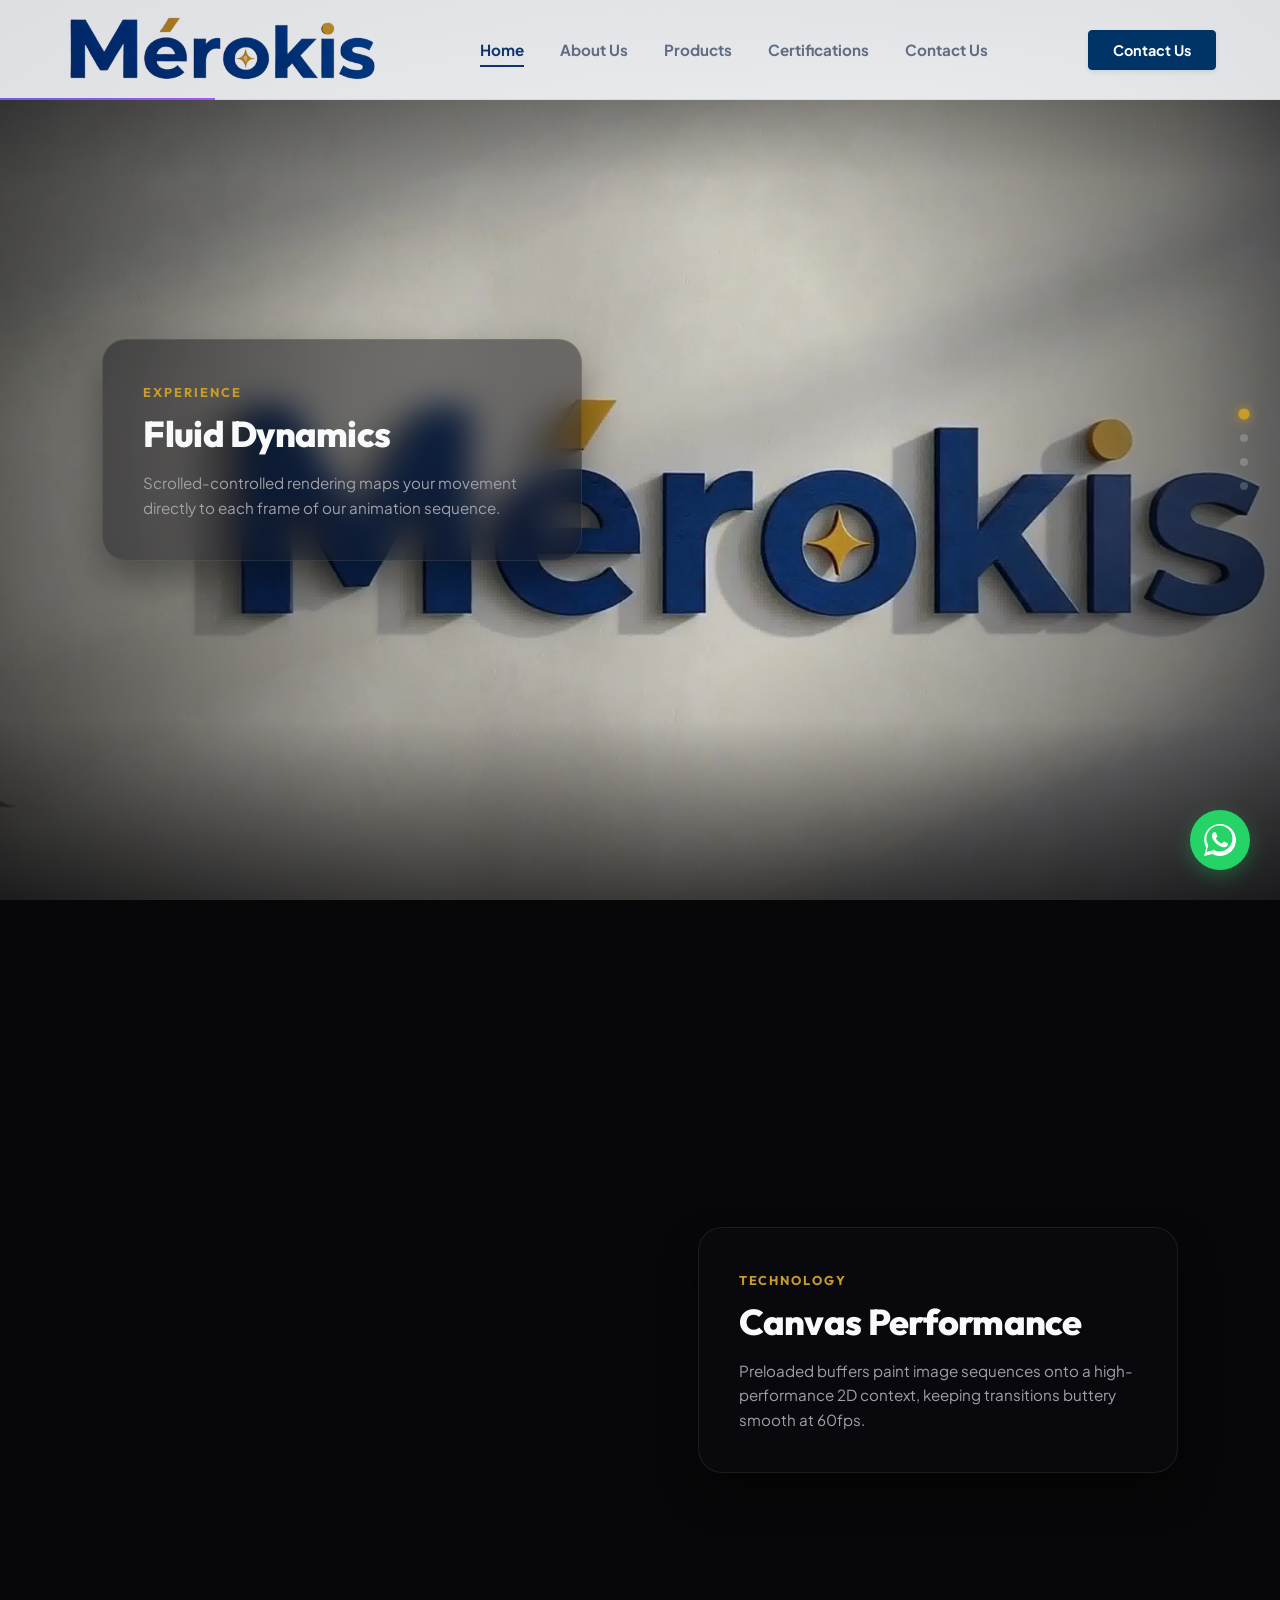
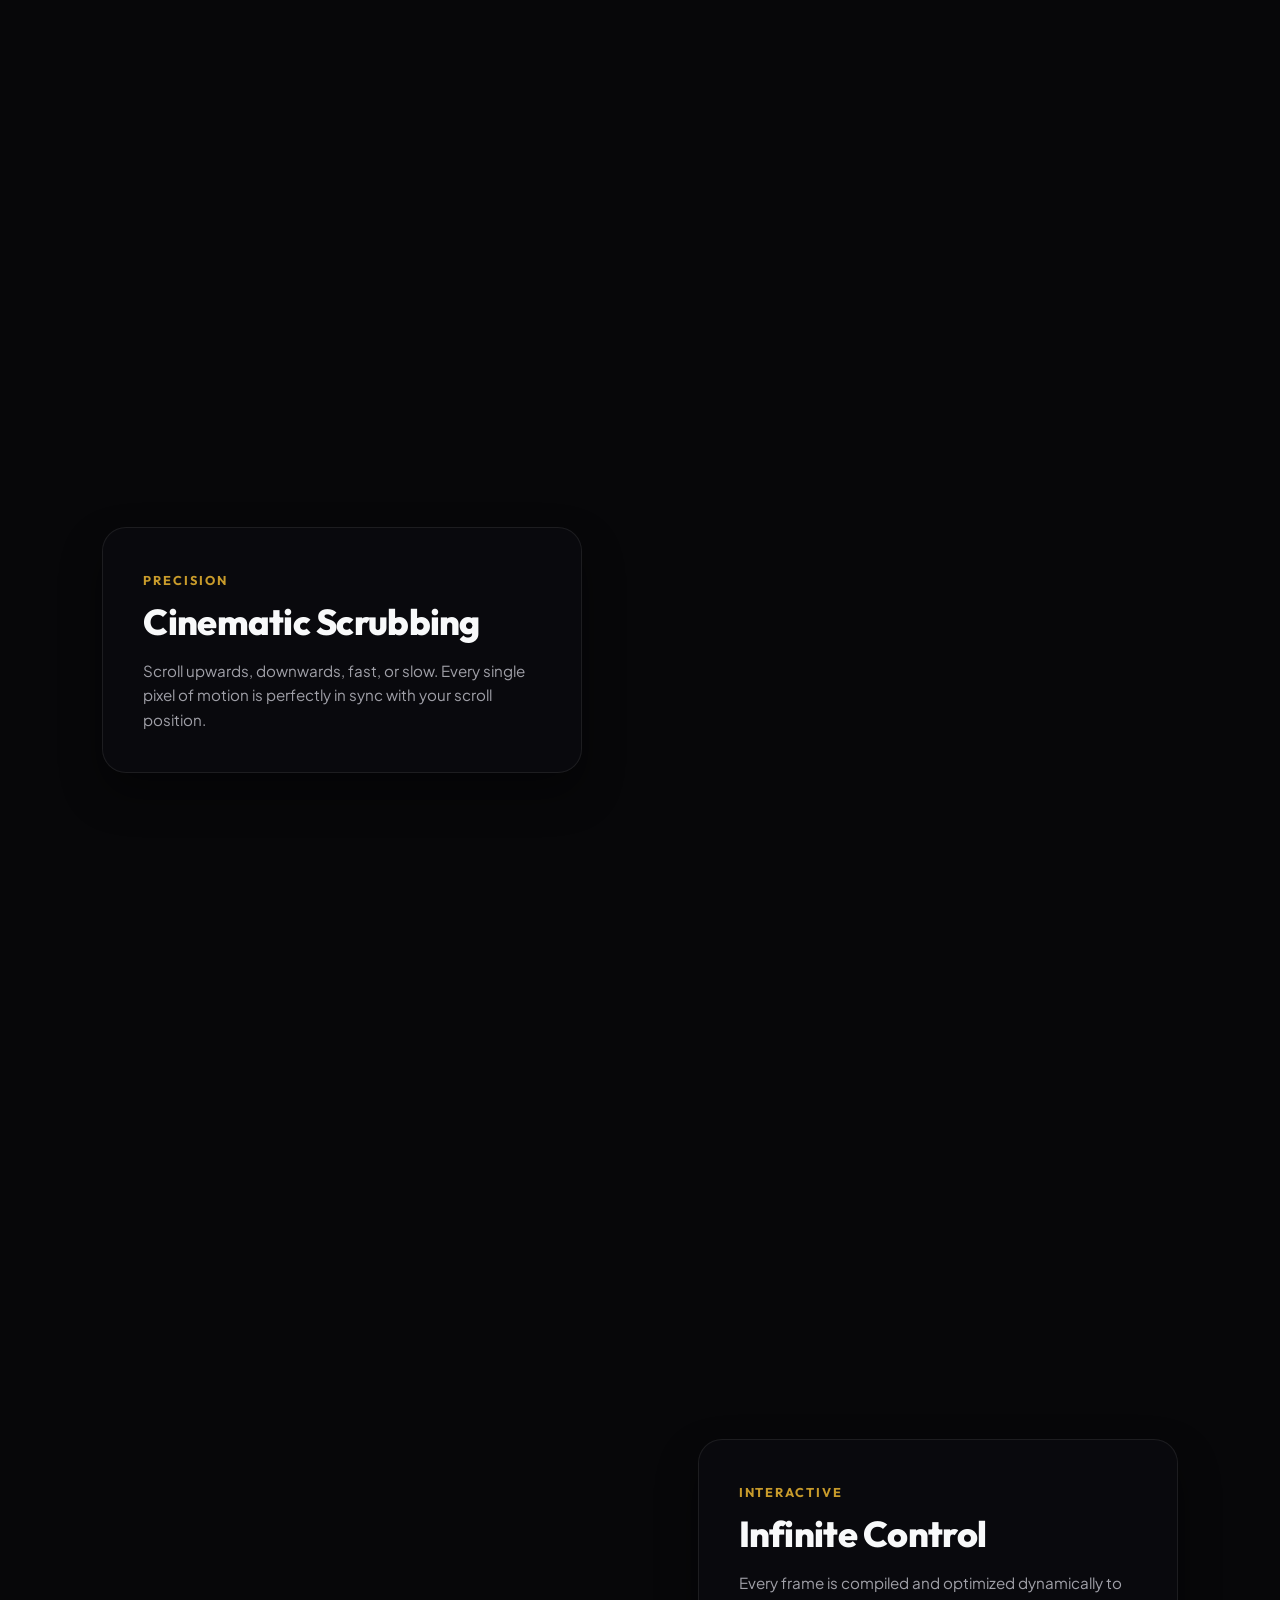
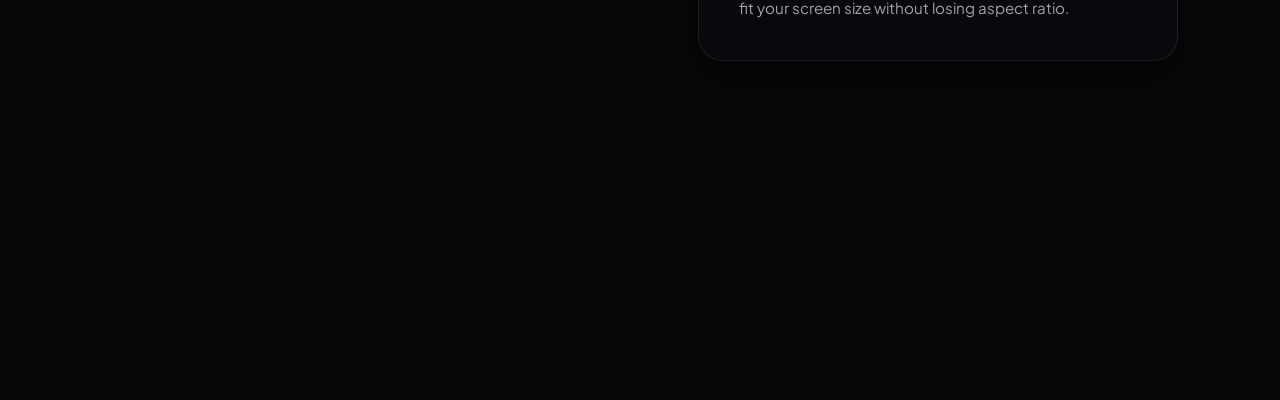
==== commit edd8daba: "Implement mobile-only responsive header and navigation drawer" ====
--- a/index.html
+++ b/index.html
@@ -9,6 +9,8 @@
     <link href="https://fonts.googleapis.com/css2?family=Outfit:wght@300;400;600;800&family=Plus+Jakarta+Sans:wght@300;400;500;700&display=swap" rel="stylesheet">
     <link rel="stylesheet" href="style.css">
     <link rel="stylesheet" href="whatsapp.css">
+    <link rel="stylesheet" href="/mobile-menu.css">
+    <script src="/mobile-menu.js" defer></script>
 </head>
 <body>
     <!-- Preloader Overlay -->
--- a/style.css
+++ b/style.css
@@ -227,7 +227,7 @@
 }
 
 .logo-img {
-    height: 86px; /* Increased by 20% to make the logo stand out even more */
+    height: 72px; /* Set to 72px for cropped logo (corresponds to ~60px text height) */
     width: auto;
     object-fit: contain;
     transition: var(--transition-fast);
@@ -514,13 +514,13 @@
    ========================================== */
 @media (max-width: 1024px) {
     .logo-img {
-        height: 52px;
+        height: 62px; /* Set to 62px for tablet screens */
     }
 }
 
 @media (max-width: 768px) {
     .logo-img {
-        height: 44px;
+        height: 50px; /* Set to 50px for mobile screens */
     }
     .header-container {
         padding: 0 1rem;
--- a/mobile-menu.css
+++ b/mobile-menu.css
@@ -0,0 +1,238 @@
+/* Premium Hamburger menu toggle button style */
+.mobile-nav-toggle {
+    display: none;
+    flex-direction: column;
+    justify-content: space-between;
+    width: 26px;
+    height: 18px;
+    background: transparent;
+    border: none;
+    cursor: pointer;
+    padding: 0;
+    z-index: 1100;
+    outline: none;
+}
+
+.mobile-nav-toggle span {
+    display: block;
+    width: 100%;
+    height: 2.5px;
+    background-color: #0a3d91;
+    border-radius: 2px;
+    transition: all 0.3s cubic-bezier(0.4, 0, 0.2, 1);
+}
+
+/* Mobile Header adjustments for below 768px */
+@media (max-width: 767px) {
+    .glass-header {
+        background: #ffffff !important;
+        backdrop-filter: none !important;
+        box-shadow: 0 4px 20px rgba(0, 0, 0, 0.05) !important;
+        border-bottom: 1px solid #e5e7eb !important;
+        height: 70px !important;
+        display: flex;
+        align-items: center;
+        position: fixed !important;
+        top: 0 !important;
+        left: 0 !important;
+        width: 100% !important;
+        z-index: 1000 !important;
+    }
+
+    .header-container {
+        display: flex !important;
+        justify-content: space-between !important;
+        align-items: center !important;
+        width: 100% !important;
+        padding: 0 1.5rem !important;
+        height: auto !important;
+        max-width: 100% !important;
+    }
+
+    .logo {
+        display: flex !important;
+        align-items: center !important;
+        height: auto !important;
+    }
+
+    .logo-img {
+        height: 48px !important; /* Set standard height on mobile */
+        width: auto !important;
+        max-width: 100% !important;
+        display: block !important;
+    }
+
+    .nav-links, .header-cta {
+        display: none !important; /* Hide desktop menu and CTA button */
+    }
+
+    .mobile-nav-toggle {
+        display: flex !important; /* Show hamburger button */
+    }
+    
+    /* Avoid content overlap on mobile */
+    body {
+        padding-top: 70px !important;
+    }
+}
+
+/* Drawer overlay */
+.mobile-drawer-overlay {
+    position: fixed;
+    top: 0;
+    left: 0;
+    width: 100%;
+    height: 100%;
+    background-color: rgba(8, 11, 17, 0.6);
+    backdrop-filter: blur(4px);
+    z-index: 2000;
+    opacity: 0;
+    visibility: hidden;
+    transition: all 0.3s ease;
+}
+
+/* Drawer Content Box */
+.mobile-drawer-content {
+    position: fixed;
+    top: 0;
+    right: -85%;
+    width: 80%;
+    max-width: 320px;
+    height: 100%;
+    background-color: #ffffff;
+    box-shadow: -10px 0 30px rgba(0, 0, 0, 0.1);
+    z-index: 2001;
+    display: flex;
+    flex-direction: column;
+    padding: 1.5rem 1.5rem;
+    box-sizing: border-box;
+    overflow-y: auto;
+    transition: all 0.3s cubic-bezier(0.4, 0, 0.2, 1);
+}
+
+/* Drawer Active states */
+body.drawer-open {
+    overflow: hidden !important;
+}
+
+body.drawer-open .mobile-drawer-overlay {
+    opacity: 1;
+    visibility: visible;
+}
+
+body.drawer-open .mobile-drawer-content {
+    right: 0;
+}
+
+/* Header inside drawer */
+.mobile-drawer-header {
+    display: flex;
+    justify-content: space-between;
+    align-items: center;
+    margin-bottom: 2rem;
+    padding-bottom: 0.75rem;
+    border-bottom: 1px solid #e5e7eb;
+}
+
+.mobile-drawer-header .logo-img {
+    height: 40px !important;
+    width: auto !important;
+    object-fit: contain;
+}
+
+.mobile-drawer-close {
+    font-size: 2.25rem;
+    background: transparent;
+    border: none;
+    color: #6b7280;
+    cursor: pointer;
+    line-height: 1;
+    padding: 0;
+    outline: none;
+}
+
+/* Nav links in drawer */
+.mobile-drawer-nav {
+    display: flex;
+    flex-direction: column;
+    gap: 0.5rem;
+}
+
+.mobile-nav-item, .mobile-nav-dropdown-toggle {
+    display: flex;
+    align-items: center;
+    justify-content: space-between;
+    width: 100%;
+    min-height: 48px;
+    padding: 10px 14px;
+    font-family: 'Plus Jakarta Sans', sans-serif;
+    font-size: 1.05rem;
+    font-weight: 600;
+    color: #1f2937;
+    text-decoration: none;
+    border-radius: 8px;
+    background: transparent;
+    border: none;
+    text-align: left;
+    cursor: pointer;
+    box-sizing: border-box;
+    transition: all 0.2s ease;
+    outline: none;
+}
+
+.mobile-nav-item:hover, .mobile-nav-dropdown-toggle:hover {
+    background-color: #f3f4f6;
+    color: #C89B2B;
+}
+
+.mobile-nav-item.active {
+    background-color: #fef3c7;
+    color: #C89B2B;
+}
+
+/* Dropdown styling */
+.mobile-nav-dropdown {
+    width: 100%;
+}
+
+.dropdown-chevron {
+    font-size: 0.65rem;
+    transition: transform 0.3s ease;
+}
+
+.mobile-nav-dropdown.active .dropdown-chevron {
+    transform: rotate(180deg);
+}
+
+.mobile-nav-dropdown-menu {
+    max-height: 0;
+    overflow: hidden;
+    display: flex;
+    flex-direction: column;
+    padding-left: 1rem;
+    border-left: 2px solid #e5e7eb;
+    margin-left: 1.25rem;
+    transition: max-height 0.3s cubic-bezier(0.4, 0, 0.2, 1);
+}
+
+.mobile-nav-dropdown-menu a {
+    min-height: 44px;
+    display: flex;
+    align-items: center;
+    padding: 8px 12px;
+    font-family: 'Plus Jakarta Sans', sans-serif;
+    font-size: 0.95rem;
+    font-weight: 500;
+    color: #4b5563;
+    text-decoration: none;
+    transition: all 0.2s ease;
+}
+
+.mobile-nav-dropdown-menu a:hover {
+    color: #C89B2B;
+}
+
+.mobile-nav-dropdown-menu a.active {
+    color: #C89B2B;
+    font-weight: 700;
+}
